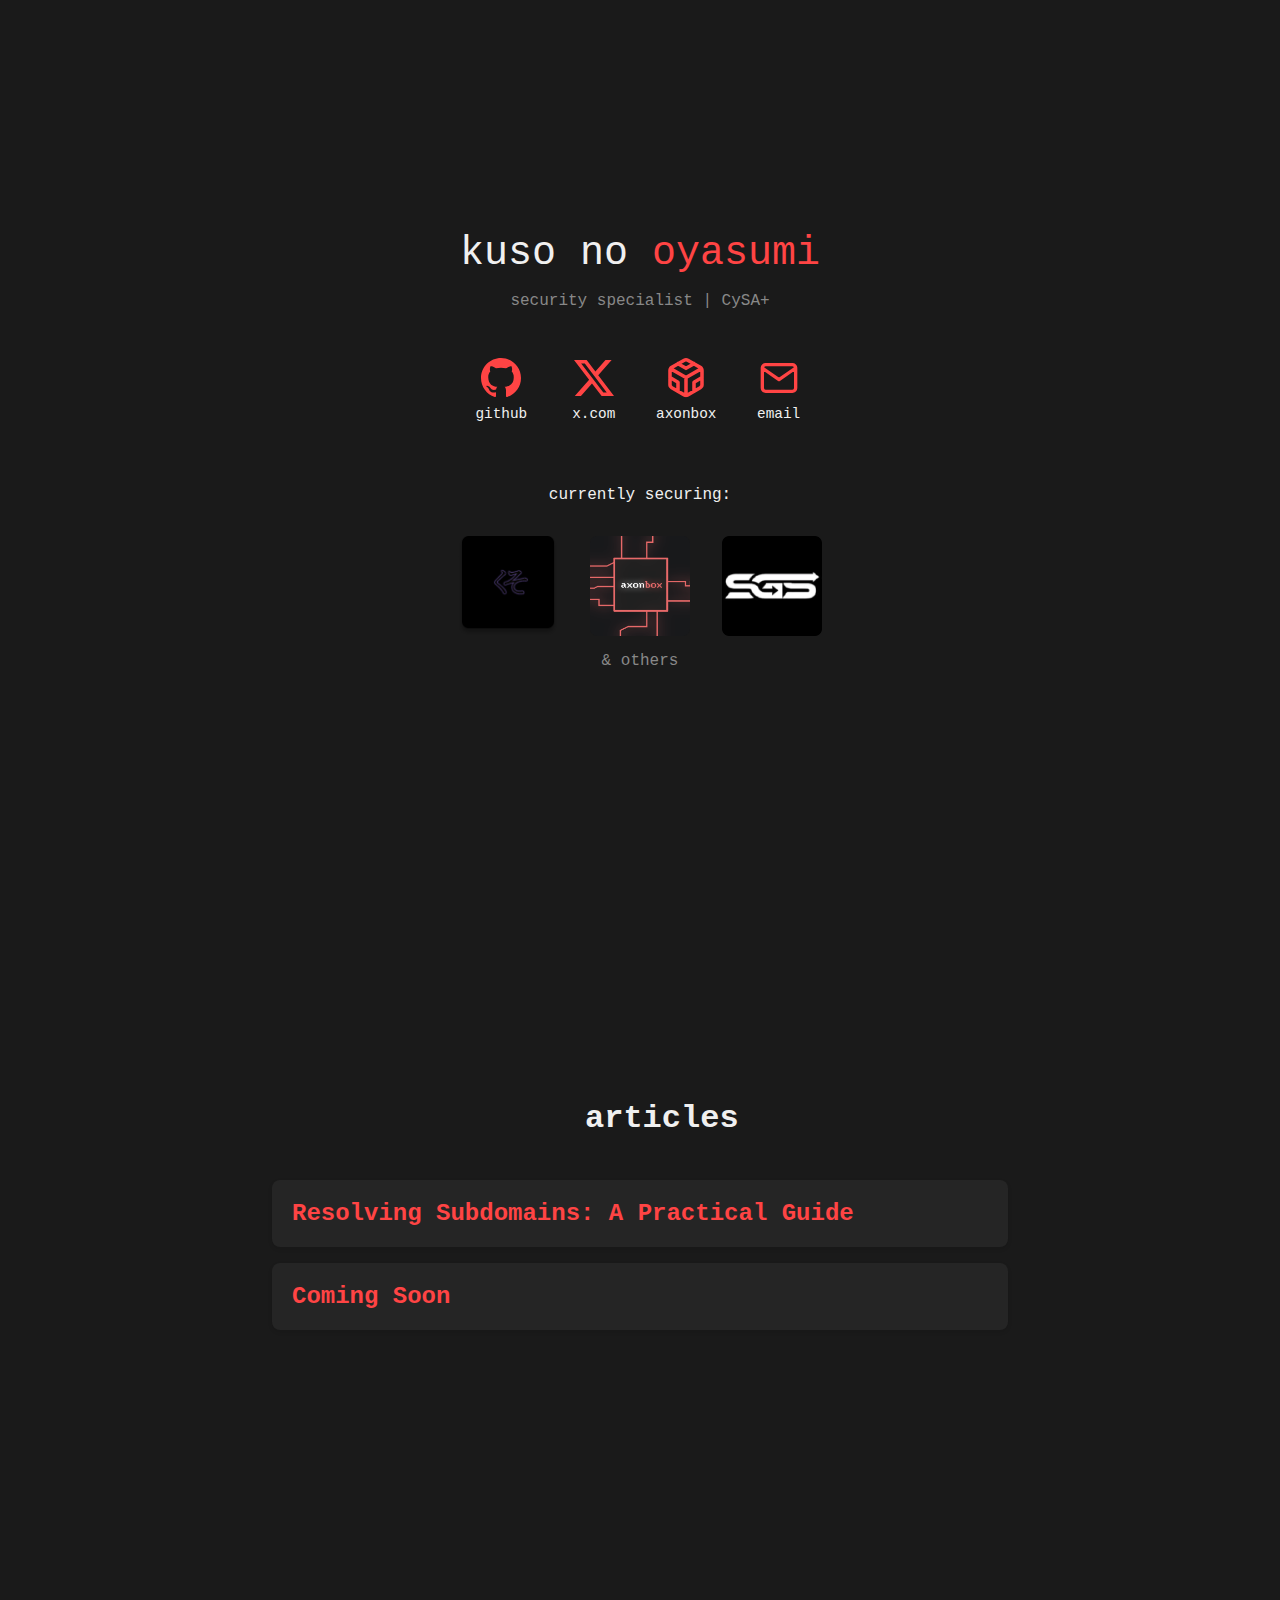
==== index.html @ 92969c54 "change email" ====
<!--
potential todo :
  add smooth scroll to top of blog posts on click, done after resize
  fix overall sizing so long / many blogposts wont be an issue
  more styling
  ascii art + anim
  
-->

<!DOCTYPE html>
<html lang="en">
<head>
    <meta charset="UTF-8">
    <meta name="viewport" content="width=device-width, initial-scale=1.0">
    <link rel="stylesheet" href="/style.css">
    <title>Your Title Here</title>
</head>
<body>
    <section id="intro">
        <h1 id="title">kuso no <span class="highlight">oyasumi</span></h1>
        <p id="subtitle">security specialist | CySA+</p>

        <div id="social-links">
            <a href="https://github.com/kusonooyasumi" class="social-item" target="_blank">
                <svg class="social-icon" viewBox="0 0 24 24" fill="currentColor">
                    <path d="M12 0C5.374 0 0 5.373 0 12c0 5.302 3.438 9.8 8.207 11.387.599.111.793-.261.793-.577v-2.234c-3.338.726-4.033-1.416-4.033-1.416-.546-1.387-1.333-1.756-1.333-1.756-1.089-.745.083-.729.083-.729 1.205.084 1.839 1.237 1.839 1.237 1.07 1.834 2.807 1.304 3.492.997.107-.775.418-1.305.762-1.604-2.665-.305-5.467-1.334-5.467-5.931 0-1.311.469-2.381 1.236-3.221-.124-.303-.535-1.524.117-3.176 0 0 1.008-.322 3.301 1.23A11.509 11.509 0 0112 5.803c1.02.005 2.047.138 3.006.404 2.291-1.552 3.297-1.23 3.297-1.23.653 1.653.242 2.874.118 3.176.77.84 1.235 1.911 1.235 3.221 0 4.609-2.807 5.624-5.479 5.921.43.372.823 1.102.823 2.222v3.293c0 .319.192.694.801.576C20.566 21.797 24 17.3 24 12c0-6.627-5.373-12-12-12"></path>
                </svg>
                <span class="social-label">github</span>
            </a>
            <a href="https://x.com/kusonooyasumi" class="social-item" target="_blank">
                <svg class="social-icon" viewBox="0 0 24 24" fill="currentColor">
                    <path d="M18.901 1.153h3.68l-8.04 9.19L24 22.846h-7.406l-5.8-7.584-6.638 7.584H.474l8.6-9.83L0 1.154h7.594l5.243 6.932L18.901 1.153ZM17.61 20.644h2.039L6.486 3.24H4.298L17.61 20.644Z"></path>
                </svg>
                <span class="social-label">x.com</span>
            </a>
            <a href="https://axonbox.net" class="social-item" target="_blank">
                <svg class="social-icon" viewBox="0 0 40 45" fill="none" style="stroke: currentColor;">
                    <path d="M11 6.42L20 11.62L29 6.42M11 37.58V27.2L2 22M38 22L29 27.2V37.58M2.54 11.92L20 22.02L37.46 11.92M20 42.16V22M38 30V14C37.9993 13.2986 37.8141 12.6096 37.4631 12.0023C37.112 11.395 36.6075 10.8907 36 10.54L22 2.54C21.3919 2.18893 20.7021 2.0041 20 2.0041C19.2979 2.0041 18.6081 2.18893 18 2.54L4 10.54C3.39253 10.8907 2.88796 11.395 2.53692 12.0023C2.18589 12.6096 2.00072 13.2986 2 14V30C2.00072 30.7015 2.18589 31.3904 2.53692 31.9977C2.88796 32.605 3.39253 33.1093 4 33.46L18 41.46C18.6081 41.8111 19.2979 41.9959 20 41.9959C20.7021 41.9959 21.3919 41.8111 22 41.46L36 33.46C36.6075 33.1093 37.112 32.605 37.4631 31.9977C37.8141 31.3904 37.9993 30.7015 38 30Z" stroke-width="4" stroke-linecap="round" stroke-linejoin="round"/>
                </svg>
                <span class="social-label">axonbox</span>
            </a>
            <a href="mailto:oyasumi@hackerforhire.xyz" class="social-item">
                <svg class="social-icon" viewBox="0 0 48 48" fill="none" style="stroke: currentColor;">
                    <path d="M44 12C44 9.8 42.2 8 40 8H8C5.8 8 4 9.8 4 12M44 12V36C44 38.2 42.2 40 40 40H8C5.8 40 4 38.2 4 36V12M44 12L24 26L4 12" stroke-width="4" stroke-linecap="round" stroke-linejoin="round"/>
                </svg>
                <span class="social-label">email</span>
            </a>
        </div>

        <p id="currently">currently securing:</p>
        <div id="projects">
            <img src="/data/images/kusologo.png" class="project-img">
            <img src="/data/images/axonlogo.png" class="project-img">
            <img src="/data/images/sgslogo.png" class="project-img">
        </div>
        <p id="others">& others</p>
    </section>

    <main id="blog">
      <h1 id="blogtitle">articles</h1>
      <div class="blog-post" onclick="toggleExpand(this)">
          <h2>Resolving Subdomains: A Practical Guide</h2>
          <p>A lot of people are wasting time when it comes to finding out which subdomains are alive, I've seen and used a lot of different methods checking which subdomains are alive, most recently i was using Project Discovery's httpx to determine which subdomains have content, this method was effective but was not conducive to scripting and i felt it could be improved. The following following is a quick guide on effective subdomain resolution</p>
          <a href="/articles/A001.html" class="full-article" onclick="event.stopPropagation()">Full Article →</a>
      </div>
      <div class="blog-post" onclick="toggleExpand(this)">
          <h2>Coming Soon</h2>
          <p>In Progress:</p>
      </div>
  </main>

  <script>
      function toggleExpand(element) {
          const allPosts = document.querySelectorAll('.blog-post');
          allPosts.forEach(post => {
              if (post !== element && post.classList.contains('expanded')) {
                  post.classList.remove('expanded');
              }
          });
          element.classList.toggle('expanded');
      }
  </script>
</body>
</html>
---- style.css ----
:root {
  --bg: #1a1a1a;
  --front: #f0f0f0;
  --accent: #ff4444;
}

* {
  margin: 0;
  padding: 0;
  box-sizing: border-box;
}

@import url('https://fonts.googleapis.com/css2?family=JetBrains+Mono&display=swap');


html {
  background-color: var( --bg );
  color: var( --front );
  overflow-x: hidden;
  overflow-y: scroll;
  position: absolute;
  height: 200%;
  width: 100%;
  padding: 0;
  margin: 0;
  left: 0;
  top: 0;
}

body {
  background-color: var(--bg);
  color: var(--front);
  font-family: 'Mono', monospace;
  min-height: 100vh;
}

/* Intro Section */
#intro {
  height: 100vh;
  display: flex;
  flex-direction: column;
  justify-content: center;
  align-items: center;
  text-align: center;
  padding: 2rem;
}

#title {
  font-size: 2.5rem;
  margin-bottom: 1rem;
  font-weight: normal;
}

#subtitle {
  font-size: 1rem;
  color: #888;
  margin-bottom: 3rem;
}

#social-links {
  display: grid;
  grid-template-columns: repeat(4, 1fr);
  gap: 2rem;
  margin-bottom: 4rem;
}

.social-item {
  display: flex;
  flex-direction: column;
  align-items: center;
  color: var(--accent);
  text-decoration: none;
  transition: opacity 0.2s ease;
}

.social-item:hover {
  opacity: 0.7;
}

.social-icon {
  width: 40px;
  height: 40px;
  margin-bottom: 0.5rem;
}

.social-label {
  font-size: 0.9rem;
  color: var(--front);
}

#currently {
  text-align: center;
  margin-bottom: 2rem;
}

#projects {
  display: flex;
  gap: 2rem;
  justify-content: center;
  margin-bottom: 1rem;
}

.project-img {
  width: 100px;
  height: 100px;
  object-fit: contain;
}

.highlight {
  color: #ff4444;
}

#others {
  color: #888;
}

/* Blog Section */
#blog {
  max-width: 800px;
  margin: 0 auto;
  padding: 4rem 1rem;
}

#blogtitle {
  position: absolute;
  left: 585px; /* Adjust these values as needed */
  top: 1100px;
}

/* Blog post container styles */
.blog-post {
  background: rgba(255, 255, 255, 0.05);
  border-radius: 8px;
  box-shadow: 0 2px 4px rgba(0, 0, 0, 0.1);
  margin: 16px;
  padding: 20px;
  cursor: pointer;
  transition: all 0.3s ease;
  position: relative;  /* Kept for link positioning */
  top: 200px;
}

/* Hover effect for blog posts */
.blog-post:hover {
  transform: translateY(-2px);
  box-shadow: 0 4px 8px rgba(0, 0, 0, 0.15);
}

/* Blog post title styles */
.blog-post h2 {
  margin: 0;
  color: #ff4444;
  font-size: 1.5rem;
}

/* Blog post paragraph styles */
.blog-post p {
  max-height: 0;
  overflow: hidden;
  transition: all 0.3s ease;
  margin: 0;
  position: relative;
}

/* Expanded state styles */
.blog-post.expanded p {
  max-height: 500px;
  margin-top: 30px;
  margin-bottom: 30px; /* Keep space for link */
}

/* Full article link styles */
.full-article {
  position: absolute;
  bottom: 20px;
  right: 20px;
  color: #888;
  text-decoration: none;
  font-size: 0.9rem;
  opacity: 0;
  transition: opacity 0.3s ease;
}

.full-article:hover {
  text-decoration: underline;
}

/* Show link only when post is expanded */
.blog-post.expanded .full-article {
  opacity: 1;
}

#tagline {
  position: fixed;
  bottom: 0;
  width: 100%;
  text-align: center;
  padding: 1rem;
  background-color: rgba(26, 26, 26, 0.8);
  backdrop-filter: blur(8px);
  -webkit-backdrop-filter: blur(8px);
}

#tagline a {
  color: var(--front);
  text-decoration: none;
  transition: color 0.2s ease;
}

#tagline a:hover {
  color: var(--accent);
}

/* Focus styles for accessibility */
a:focus {
  outline: 2px solid var(--accent);
}

/* Responsive adjustments */
@media (max-width: 600px) {
  #social-links {
    gap: 1rem;
  }

  #projects {
    gap: 1rem;
  }

  .project-img {
    width: 80px;
    height: 80px;
  }
}
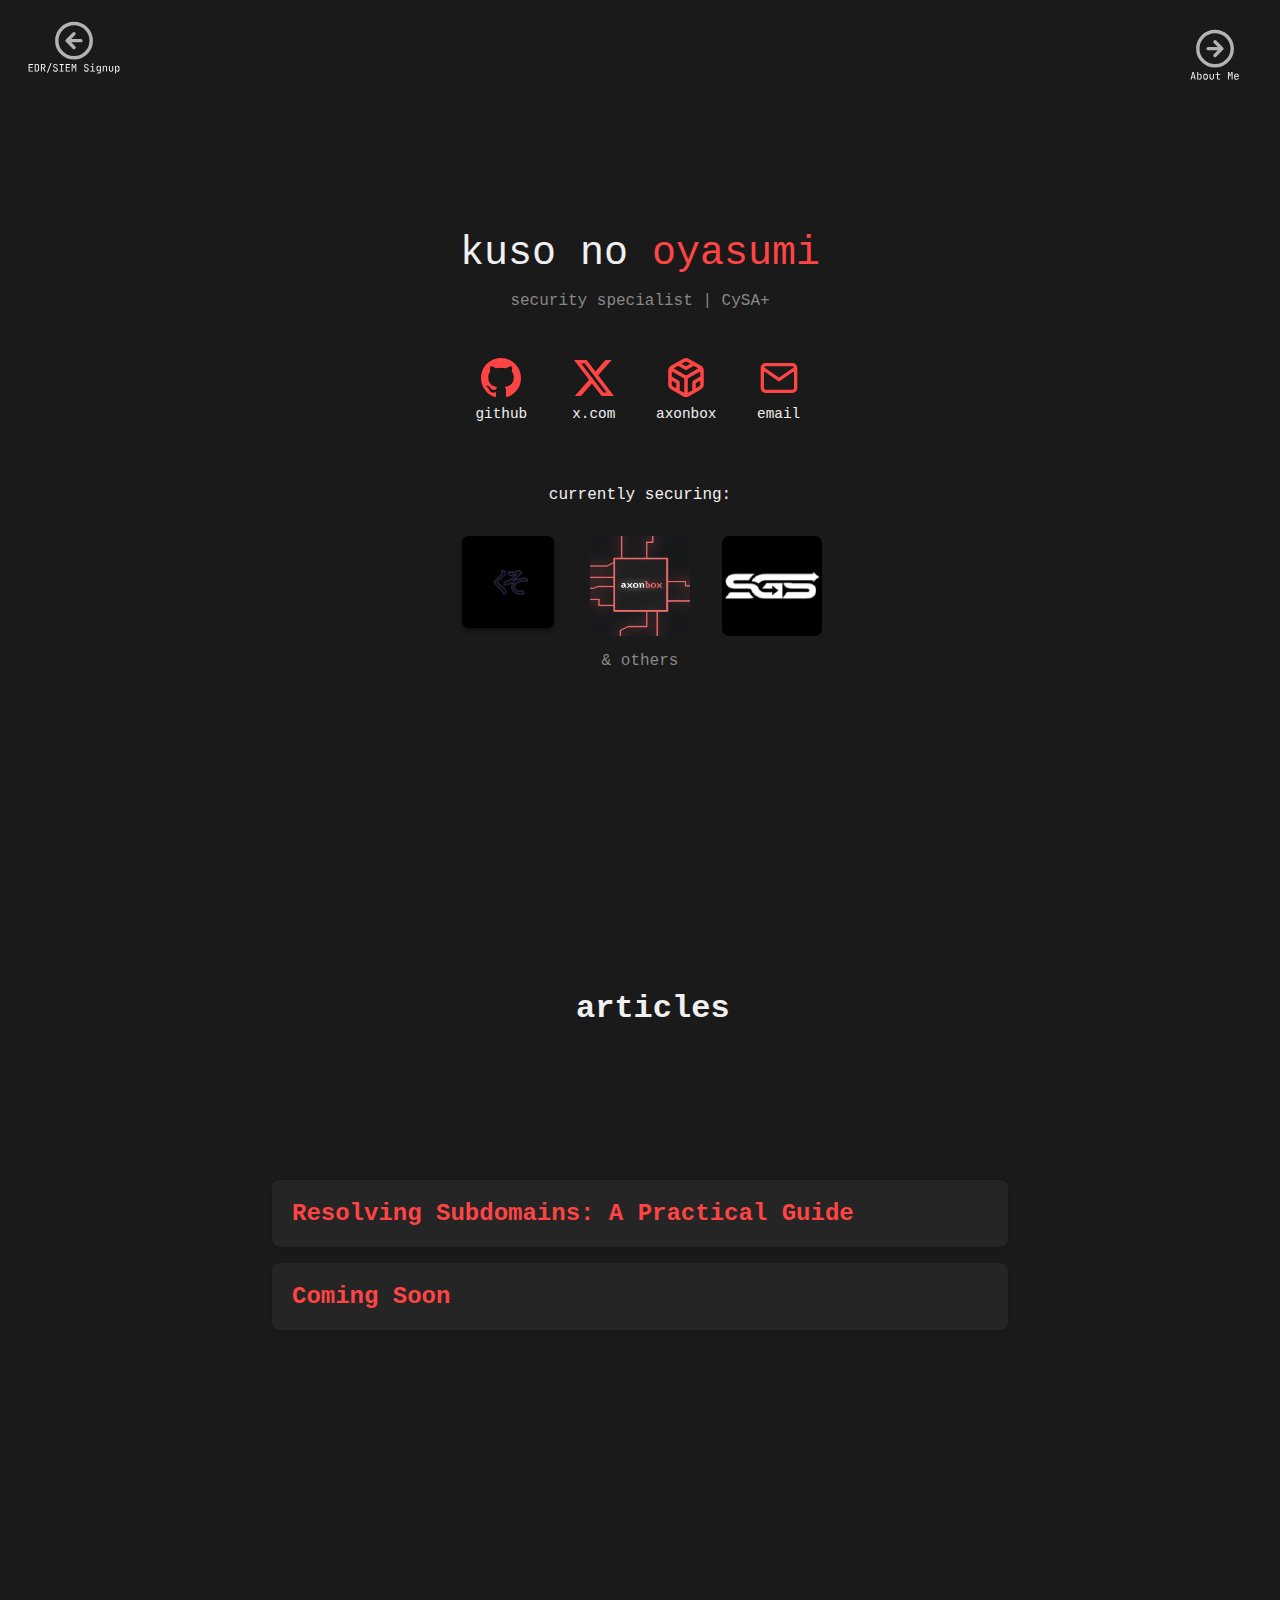
==== commit 954e4193: "add SIEM and about me" ====
--- a/index.html
+++ b/index.html
@@ -12,11 +12,24 @@
 <head>
     <meta charset="UTF-8">
     <meta name="viewport" content="width=device-width, initial-scale=1.0">
-    <link rel="stylesheet" href="/style.css">
+    <link rel="stylesheet" href="styles.css">
     <title>Your Title Here</title>
 </head>
 <body>
     <section id="intro">
+        <a href="/siem.html" class="back-button">
+            <svg width="108" height="55" viewBox="0 0 108 64" fill="none" xmlns="http://www.w3.org/2000/svg">
+                <path d="M54 16L46 24M46 24L54 32M46 24H62M74 24C74 35.0457 65.0457 44 54 44C42.9543 44 34 35.0457 34 24C34 12.9543 42.9543 4 54 4C65.0457 4 74 12.9543 74 24Z" stroke="#B3B3B3" stroke-width="4" stroke-linecap="round" stroke-linejoin="round"/>
+                <path d="M1.2 60V51.24H6.24V52.224H2.268V54.936H5.82V55.908H2.268V59.016H6.24V60H1.2ZM8.29931 60V51.24H10.5673C11.1353 51.24 11.6233 51.348 12.0313 51.564C12.4473 51.78 12.7673 52.084 12.9913 52.476C13.2233 52.868 13.3393 53.332 13.3393 53.868V57.36C13.3393 57.896 13.2233 58.364 12.9913 58.764C12.7673 59.156 12.4473 59.46 12.0313 59.676C11.6233 59.892 11.1353 60 10.5673 60H8.29931ZM9.37931 59.04H10.5673C11.0953 59.04 11.5073 58.892 11.8033 58.596C12.1073 58.3 12.2593 57.888 12.2593 57.36V53.868C12.2593 53.348 12.1073 52.94 11.8033 52.644C11.5073 52.348 11.0953 52.2 10.5673 52.2H9.37931V59.04ZM15.4946 60V51.24H18.2066C18.7266 51.24 19.1826 51.348 19.5746 51.564C19.9666 51.772 20.2706 52.064 20.4866 52.44C20.7026 52.816 20.8106 53.256 20.8106 53.76C20.8106 54.352 20.6546 54.86 20.3426 55.284C20.0386 55.708 19.6226 56 19.0946 56.16L20.9306 60H19.6586L17.9786 56.28H16.5746V60H15.4946ZM16.5746 55.308H18.2066C18.6546 55.308 19.0146 55.168 19.2866 54.888C19.5586 54.6 19.6946 54.224 19.6946 53.76C19.6946 53.288 19.5586 52.912 19.2866 52.632C19.0146 52.352 18.6546 52.212 18.2066 52.212H16.5746V55.308ZM22.4859 61.32L26.7459 50.04H27.8859L23.6259 61.32H22.4859ZM32.4293 60.12C31.8533 60.12 31.3573 60.024 30.9413 59.832C30.5333 59.64 30.2173 59.364 29.9933 59.004C29.7693 58.644 29.6533 58.216 29.6453 57.72H30.7253C30.7253 58.16 30.8733 58.508 31.1693 58.764C31.4733 59.02 31.8933 59.148 32.4293 59.148C32.9333 59.148 33.3253 59.024 33.6053 58.776C33.8933 58.528 34.0373 58.184 34.0373 57.744C34.0373 57.392 33.9413 57.084 33.7493 56.82C33.5653 56.556 33.2973 56.372 32.9453 56.268L31.7573 55.896C31.1573 55.712 30.6933 55.404 30.3652 54.972C30.0453 54.54 29.8853 54.032 29.8853 53.448C29.8853 52.976 29.9893 52.568 30.1973 52.224C30.4133 51.872 30.7133 51.6 31.0973 51.408C31.4813 51.208 31.9333 51.108 32.4533 51.108C33.2213 51.108 33.8373 51.324 34.3013 51.756C34.7653 52.18 35.0013 52.748 35.0093 53.46H33.9293C33.9293 53.028 33.7973 52.692 33.5333 52.452C33.2773 52.204 32.9133 52.08 32.4413 52.08C31.9773 52.08 31.6133 52.192 31.3493 52.416C31.0933 52.64 30.9653 52.952 30.9653 53.352C30.9653 53.712 31.0613 54.024 31.2533 54.288C31.4453 54.552 31.7213 54.74 32.0813 54.852L33.2813 55.236C33.8653 55.42 34.3173 55.732 34.6373 56.172C34.9573 56.612 35.1172 57.128 35.1172 57.72C35.1172 58.2 35.0052 58.62 34.7812 58.98C34.5573 59.34 34.2413 59.62 33.8333 59.82C33.4333 60.02 32.9653 60.12 32.4293 60.12ZM37.2366 60V59.016H39.0246V52.224H37.2366V51.24H41.9166V52.224H40.1286V59.016H41.9166V60H37.2366ZM44.3719 60V51.24H49.4119V52.224H45.4399V54.936H48.9919V55.908H45.4399V59.016H49.4119V60H44.3719ZM51.2792 60V51.24H52.6952L53.6072 54.072C53.6952 54.328 53.7752 54.584 53.8472 54.84C53.9192 55.088 53.9712 55.28 54.0032 55.416C54.0432 55.28 54.0952 55.088 54.1592 54.84C54.2232 54.584 54.2952 54.324 54.3752 54.06L55.2392 51.24H56.6552V60H55.5992V56.82C55.5992 56.468 55.6112 56.068 55.6352 55.62C55.6592 55.172 55.6912 54.716 55.7312 54.252C55.7712 53.78 55.8112 53.332 55.8512 52.908C55.8992 52.476 55.9392 52.1 55.9712 51.78L54.5552 56.16H53.4152L51.9872 51.78C52.0272 52.092 52.0672 52.456 52.1072 52.872C52.1472 53.28 52.1832 53.716 52.2152 54.18C52.2472 54.636 52.2752 55.092 52.2992 55.548C52.3232 56.004 52.3352 56.428 52.3352 56.82V60H51.2792ZM68.4058 60.12C67.8298 60.12 67.3338 60.024 66.9178 59.832C66.5098 59.64 66.1938 59.364 65.9698 59.004C65.7458 58.644 65.6298 58.216 65.6218 57.72H66.7018C66.7018 58.16 66.8498 58.508 67.1458 58.764C67.4498 59.02 67.8698 59.148 68.4058 59.148C68.9098 59.148 69.3018 59.024 69.5818 58.776C69.8698 58.528 70.0138 58.184 70.0138 57.744C70.0138 57.392 69.9178 57.084 69.7258 56.82C69.5418 56.556 69.2738 56.372 68.9218 56.268L67.7338 55.896C67.1338 55.712 66.6698 55.404 66.3418 54.972C66.0218 54.54 65.8618 54.032 65.8618 53.448C65.8618 52.976 65.9658 52.568 66.1738 52.224C66.3898 51.872 66.6898 51.6 67.0738 51.408C67.4578 51.208 67.9098 51.108 68.4298 51.108C69.1978 51.108 69.8138 51.324 70.2778 51.756C70.7418 52.18 70.9778 52.748 70.9858 53.46H69.9058C69.9058 53.028 69.7738 52.692 69.5098 52.452C69.2538 52.204 68.8898 52.08 68.4178 52.08C67.9538 52.08 67.5898 52.192 67.3258 52.416C67.0698 52.64 66.9418 52.952 66.9418 53.352C66.9418 53.712 67.0378 54.024 67.2298 54.288C67.4218 54.552 67.6978 54.74 68.0578 54.852L69.2578 55.236C69.8418 55.42 70.2938 55.732 70.6138 56.172C70.9338 56.612 71.0938 57.128 71.0938 57.72C71.0938 58.2 70.9818 58.62 70.7578 58.98C70.5338 59.34 70.2178 59.62 69.8098 59.82C69.4098 60.02 68.9418 60.12 68.4058 60.12ZM72.9731 60V59.016H75.3131V54.384H73.2731V53.4H76.3931V59.016H78.6131V60H72.9731ZM75.7331 52.212C75.4691 52.212 75.2611 52.144 75.1091 52.008C74.9571 51.872 74.8811 51.688 74.8811 51.456C74.8811 51.216 74.9571 51.028 75.1091 50.892C75.2611 50.748 75.4691 50.676 75.7331 50.676C75.9971 50.676 76.2051 50.748 76.3571 50.892C76.5091 51.028 76.5851 51.216 76.5851 51.456C76.5851 51.688 76.5091 51.872 76.3571 52.008C76.2051 52.144 75.9971 52.212 75.7331 52.212ZM81.0804 62.16V61.176H83.1804C83.5164 61.176 83.7604 61.1 83.9124 60.948C84.0724 60.796 84.1524 60.56 84.1524 60.24V59.4L84.1764 58.2H83.9604L84.1644 58.02C84.1644 58.5 84.0044 58.88 83.6844 59.16C83.3644 59.44 82.9364 59.58 82.4004 59.58C81.7204 59.58 81.1844 59.36 80.7924 58.92C80.4004 58.472 80.2044 57.872 80.2044 57.12V55.728C80.2044 54.976 80.4004 54.38 80.7924 53.94C81.1844 53.5 81.7204 53.28 82.4004 53.28C82.9364 53.28 83.3644 53.42 83.6844 53.7C84.0044 53.98 84.1644 54.36 84.1644 54.84L83.9604 54.66H84.1644V53.4H85.2324V60.24C85.2324 60.832 85.0484 61.3 84.6804 61.644C84.3204 61.988 83.8164 62.16 83.1684 62.16H81.0804ZM82.7244 58.644C83.1724 58.644 83.5244 58.504 83.7804 58.224C84.0364 57.944 84.1644 57.556 84.1644 57.06V55.8C84.1644 55.304 84.0364 54.916 83.7804 54.636C83.5244 54.356 83.1724 54.216 82.7244 54.216C82.2684 54.216 81.9124 54.352 81.6564 54.624C81.4084 54.896 81.2844 55.288 81.2844 55.8V57.06C81.2844 57.572 81.4084 57.964 81.6564 58.236C81.9124 58.508 82.2684 58.644 82.7244 58.644ZM87.4478 60V53.4H88.5278V54.66H88.7558L88.5278 54.912C88.5278 54.392 88.6838 53.992 88.9958 53.712C89.3078 53.424 89.7398 53.28 90.2918 53.28C90.9558 53.28 91.4838 53.484 91.8758 53.892C92.2678 54.3 92.4638 54.856 92.4638 55.56V60H91.3838V55.68C91.3838 55.208 91.2558 54.848 90.9998 54.6C90.7518 54.344 90.4118 54.216 89.9798 54.216C89.5318 54.216 89.1758 54.352 88.9118 54.624C88.6558 54.896 88.5278 55.288 88.5278 55.8V60H87.4478ZM97.1271 60.12C96.3671 60.12 95.7591 59.896 95.3031 59.448C94.8471 58.992 94.6191 58.376 94.6191 57.6V53.4H95.6991V57.6C95.6991 58.096 95.8271 58.484 96.0831 58.764C96.3391 59.036 96.6871 59.172 97.1271 59.172C97.5751 59.172 97.9271 59.036 98.1831 58.764C98.4471 58.484 98.5791 58.096 98.5791 57.6V53.4H99.6591V57.6C99.6591 58.376 99.4271 58.992 98.9631 59.448C98.4991 59.896 97.8871 60.12 97.1271 60.12ZM101.838 62.16V53.4H102.918V54.66H103.134L102.918 54.912C102.918 54.408 103.082 54.012 103.41 53.724C103.746 53.428 104.186 53.28 104.73 53.28C105.394 53.28 105.922 53.5 106.314 53.94C106.714 54.372 106.914 54.968 106.914 55.728V57.66C106.914 58.164 106.822 58.6 106.638 58.968C106.462 59.336 106.21 59.62 105.882 59.82C105.562 60.02 105.178 60.12 104.73 60.12C104.194 60.12 103.758 59.972 103.422 59.676C103.086 59.38 102.918 58.984 102.918 58.488L103.134 58.74H102.894L102.918 60.24V62.16H101.838ZM104.37 59.184C104.826 59.184 105.182 59.048 105.438 58.776C105.702 58.504 105.834 58.112 105.834 57.6V55.8C105.834 55.288 105.702 54.896 105.438 54.624C105.182 54.352 104.826 54.216 104.37 54.216C103.93 54.216 103.578 54.356 103.314 54.636C103.05 54.916 102.918 55.304 102.918 55.8V57.6C102.918 58.096 103.05 58.484 103.314 58.764C103.578 59.044 103.93 59.184 104.37 59.184Z" fill="white"/>
+                </svg>                
+        </a>
+        <a href="/aboutme.html" class="download-cv">
+            <svg width="58" height="55" viewBox="0 0 58 64" fill="none" xmlns="http://www.w3.org/2000/svg">
+                <path d="M29 32L37 24M37 24L29 16M37 24H21M49 24C49 35.0457 40.0457 44 29 44C17.9543 44 9 35.0457 9 24C9 12.9543 17.9543 4 29 4C40.0457 4 49 12.9543 49 24Z" stroke="#B3B3B3" stroke-width="4" stroke-linecap="round" stroke-linejoin="round"/>
+                <path d="M0.6 60L2.88 51.24H4.332L6.6 60H5.508L4.932 57.672H2.28L1.704 60H0.6ZM2.496 56.76H4.704L4.032 54.06C3.904 53.548 3.804 53.12 3.732 52.776C3.66 52.432 3.616 52.208 3.6 52.104C3.584 52.208 3.54 52.432 3.468 52.776C3.396 53.12 3.296 53.544 3.168 54.048L2.496 56.76ZM11.1793 60.12C10.6353 60.12 10.1993 59.976 9.87131 59.688C9.54331 59.392 9.37931 58.992 9.37931 58.488L9.59531 58.74H9.37931V60H8.29931V51.24H9.37931V53.16L9.35531 54.66H9.59531L9.37931 54.912C9.37931 54.416 9.54331 54.02 9.87131 53.724C10.2073 53.428 10.6433 53.28 11.1793 53.28C11.8433 53.28 12.3753 53.5 12.7753 53.94C13.1753 54.38 13.3753 54.98 13.3753 55.74V57.672C13.3753 58.424 13.1753 59.02 12.7753 59.46C12.3753 59.9 11.8433 60.12 11.1793 60.12ZM10.8193 59.184C11.2753 59.184 11.6353 59.048 11.8993 58.776C12.1633 58.504 12.2953 58.112 12.2953 57.6V55.8C12.2953 55.288 12.1633 54.896 11.8993 54.624C11.6353 54.352 11.2753 54.216 10.8193 54.216C10.3793 54.216 10.0273 54.356 9.76331 54.636C9.50731 54.916 9.37931 55.304 9.37931 55.8V57.6C9.37931 58.096 9.50731 58.484 9.76331 58.764C10.0273 59.044 10.3793 59.184 10.8193 59.184ZM17.9906 60.096C17.4626 60.096 17.0066 59.996 16.6226 59.796C16.2386 59.596 15.9386 59.308 15.7226 58.932C15.5146 58.548 15.4106 58.096 15.4106 57.576V55.824C15.4106 55.296 15.5146 54.844 15.7226 54.468C15.9386 54.092 16.2386 53.804 16.6226 53.604C17.0066 53.404 17.4626 53.304 17.9906 53.304C18.5186 53.304 18.9746 53.404 19.3586 53.604C19.7426 53.804 20.0386 54.092 20.2466 54.468C20.4626 54.844 20.5706 55.292 20.5706 55.812V57.576C20.5706 58.096 20.4626 58.548 20.2466 58.932C20.0386 59.308 19.7426 59.596 19.3586 59.796C18.9746 59.996 18.5186 60.096 17.9906 60.096ZM17.9906 59.136C18.4626 59.136 18.8306 59.004 19.0946 58.74C19.3586 58.476 19.4906 58.088 19.4906 57.576V55.824C19.4906 55.312 19.3586 54.924 19.0946 54.66C18.8306 54.396 18.4626 54.264 17.9906 54.264C17.5266 54.264 17.1586 54.396 16.8866 54.66C16.6226 54.924 16.4906 55.312 16.4906 55.824V57.576C16.4906 58.088 16.6226 58.476 16.8866 58.74C17.1586 59.004 17.5266 59.136 17.9906 59.136ZM25.1739 60.12C24.4139 60.12 23.8059 59.896 23.3499 59.448C22.8939 58.992 22.6659 58.376 22.6659 57.6V53.4H23.7459V57.6C23.7459 58.096 23.8739 58.484 24.1299 58.764C24.3859 59.036 24.7339 59.172 25.1739 59.172C25.6219 59.172 25.9739 59.036 26.2299 58.764C26.4939 58.484 26.6259 58.096 26.6259 57.6V53.4H27.7059V57.6C27.7059 58.376 27.4739 58.992 27.0099 59.448C26.5459 59.896 25.9339 60.12 25.1739 60.12ZM33.1013 60C32.5333 60 32.0893 59.848 31.7693 59.544C31.4573 59.24 31.3013 58.812 31.3013 58.26V54.384H29.4413V53.4H31.3013V51.54H32.3813V53.4H35.0213V54.384H32.3813V58.26C32.3813 58.764 32.6213 59.016 33.1013 59.016H34.9013V60H33.1013ZM44.0839 60V51.24H45.4999L46.4119 54.072C46.4999 54.328 46.5799 54.584 46.6519 54.84C46.7239 55.088 46.7759 55.28 46.8079 55.416C46.8479 55.28 46.8999 55.088 46.9639 54.84C47.0279 54.584 47.0999 54.324 47.1799 54.06L48.0439 51.24H49.4599V60H48.4039V56.82C48.4039 56.468 48.4159 56.068 48.4399 55.62C48.4639 55.172 48.4959 54.716 48.5359 54.252C48.5759 53.78 48.6159 53.332 48.6559 52.908C48.7039 52.476 48.7439 52.1 48.7759 51.78L47.3599 56.16H46.2199L44.7919 51.78C44.8319 52.092 44.8719 52.456 44.9119 52.872C44.9519 53.28 44.9879 53.716 45.0199 54.18C45.0519 54.636 45.0799 55.092 45.1039 55.548C45.1279 56.004 45.1399 56.428 45.1399 56.82V60H44.0839ZM53.9672 60.12C53.4472 60.12 52.9912 60.016 52.5992 59.808C52.2152 59.6 51.9152 59.308 51.6992 58.932C51.4912 58.548 51.3872 58.104 51.3872 57.6V55.8C51.3872 55.288 51.4912 54.844 51.6992 54.468C51.9152 54.092 52.2152 53.8 52.5992 53.592C52.9912 53.384 53.4472 53.28 53.9672 53.28C54.4872 53.28 54.9392 53.384 55.3232 53.592C55.7152 53.8 56.0152 54.092 56.2232 54.468C56.4392 54.844 56.5472 55.288 56.5472 55.8V56.964H52.4432V57.6C52.4432 58.12 52.5752 58.52 52.8392 58.8C53.1032 59.072 53.4792 59.208 53.9672 59.208C54.3832 59.208 54.7192 59.136 54.9752 58.992C55.2312 58.84 55.3872 58.616 55.4432 58.32H56.5232C56.4512 58.872 56.1792 59.312 55.7072 59.64C55.2432 59.96 54.6632 60.12 53.9672 60.12ZM55.4912 56.244V55.8C55.4912 55.28 55.3592 54.88 55.0952 54.6C54.8392 54.32 54.4632 54.18 53.9672 54.18C53.4792 54.18 53.1032 54.32 52.8392 54.6C52.5752 54.88 52.4432 55.28 52.4432 55.8V56.148H55.5752L55.4912 56.244Z" fill="white"/>
+                </svg>                
+        </a>
+
         <h1 id="title">kuso no <span class="highlight">oyasumi</span></h1>
         <p id="subtitle">security specialist | CySA+</p>
 
@@ -39,7 +52,7 @@
                 </svg>
                 <span class="social-label">axonbox</span>
             </a>
-            <a href="mailto:oyasumi@hackerforhire.xyz" class="social-item">
+            <a href="mailto:kusonooyasumi@protonmail.com" class="social-item">
                 <svg class="social-icon" viewBox="0 0 48 48" fill="none" style="stroke: currentColor;">
                     <path d="M44 12C44 9.8 42.2 8 40 8H8C5.8 8 4 9.8 4 12M44 12V36C44 38.2 42.2 40 40 40H8C5.8 40 4 38.2 4 36V12M44 12L24 26L4 12" stroke-width="4" stroke-linecap="round" stroke-linejoin="round"/>
                 </svg>
@@ -81,4 +94,4 @@
       }
   </script>
 </body>
-</html>
+</html>--- a/styles.css
+++ b/styles.css
@@ -0,0 +1,278 @@
+:root {
+    --bg: #1a1a1a;
+    --front: #f0f0f0;
+    --accent: #ff4444;
+  }
+  
+  /* Global Styles */
+  * {
+    margin: 0;
+    padding: 0;
+    box-sizing: border-box;
+  }
+  
+  @import url('https://fonts.googleapis.com/css2?family=JetBrains+Mono&display=swap');
+  
+  html {
+    background-color: var(--bg);
+    color: var(--front);
+    overflow-x: hidden;
+    overflow-y: scroll;
+    position: absolute;
+    height: 200%;
+    width: 100%;
+  }
+  
+  body {
+    background-color: var(--bg);
+    color: var(--front);
+    font-family: 'JetBrains Mono', monospace;
+    min-height: 100vh;
+  }
+  
+  /* Navigation Styles */
+  .back-button {
+    position: fixed;
+    top: 20px;
+    left: 20px;
+    color: white;
+    text-decoration: none;
+    font-size: 1.5rem;
+    z-index: 100;
+  }
+  
+  .download-cv {
+    position: fixed;
+    top: 20px;
+    right: 20px;
+    background-color: #1a1a1a;
+    color: white;
+    text-decoration: none;
+    padding: 8px 16px;
+    border-radius: 5px;
+    font-size: 0.9rem;
+    z-index: 100;
+  }
+  
+  .nav-buttons {
+    display: flex;
+    justify-content: center;
+    gap: 1rem;
+    margin-top: 3rem;
+  }
+  
+  .nav-button {
+    background-color: #2a2a2a;
+    color: white;
+    border: none;
+    padding: 8px 16px;
+    border-radius: 5px;
+    font-family: 'JetBrains Mono', monospace;
+    cursor: pointer;
+    font-size: 0.9rem;
+    transition: background-color 0.3s ease;
+  }
+
+  .back-label {
+    font-size: 0.9rem;
+    color: var(--front);
+    position: relative;
+  }
+
+  .nav-button:hover {
+    background-color: #333;
+  }
+  
+  /* Intro Section */
+  #intro {
+    height: 100vh;
+    display: flex;
+    flex-direction: column;
+    justify-content: center;
+    align-items: center;
+    text-align: center;
+    padding: 2rem;
+  }
+  
+  #title {
+    font-size: 2.5rem;
+    margin-bottom: 1rem;
+    font-weight: normal;
+  }
+  
+  #subtitle {
+    font-size: 1rem;
+    color: #888;
+    margin-bottom: 3rem;
+  }
+  
+  /* Social Links */
+  #social-links {
+    display: grid;
+    grid-template-columns: repeat(4, 1fr);
+    gap: 2rem;
+    margin-bottom: 4rem;
+  }
+  
+  .social-item {
+    display: flex;
+    flex-direction: column;
+    align-items: center;
+    color: var(--accent);
+    text-decoration: none;
+    transition: opacity 0.2s ease;
+  }
+  
+  .social-item:hover {
+    opacity: 0.7;
+  }
+  
+  .social-icon {
+    width: 40px;
+    height: 40px;
+    margin-bottom: 0.5rem;
+  }
+  
+  .social-label {
+    font-size: 0.9rem;
+    color: var(--front);
+  }
+  
+  /* Projects Section */
+  #currently {
+    text-align: center;
+    margin-bottom: 2rem;
+  }
+  
+  #projects {
+    display: flex;
+    gap: 2rem;
+    justify-content: center;
+    margin-bottom: 1rem;
+  }
+  
+  .project-img {
+    width: 100px;
+    height: 100px;
+    object-fit: contain;
+  }
+  
+  .highlight {
+    color: #ff4444;
+  }
+  
+  #others {
+    color: #888;
+  }
+  
+  /* Blog Section */
+  #blog {
+    max-width: 800px;
+    margin: 0 auto;
+    padding: 4rem 1rem;
+  }
+  
+  #blogtitle {
+    position: absolute;
+    left: 45%;
+    top: 55%; /* Adjust as needed */
+  }
+  
+  /* Blog Post Styles */
+  .blog-post {
+    background: rgba(255, 255, 255, 0.05);
+    border-radius: 8px;
+    box-shadow: 0 2px 4px rgba(0, 0, 0, 0.1);
+    margin: 16px;
+    padding: 20px;
+    cursor: pointer;
+    transition: all 0.3s ease;
+    position: relative;
+    top: 200px;
+  }
+  
+  .blog-post:hover {
+    transform: translateY(-2px);
+    box-shadow: 0 4px 8px rgba(0, 0, 0, 0.15);
+  }
+  
+  .blog-post h2 {
+    margin: 0;
+    color: #ff4444;
+    font-size: 1.5rem;
+  }
+  
+  .blog-post p {
+    max-height: 0;
+    overflow: hidden;
+    transition: all 0.3s ease;
+    margin: 0;
+  }
+  
+  .blog-post.expanded p {
+    max-height: 500px;
+    margin-top: 30px;
+    margin-bottom: 30px;
+  }
+  
+  .full-article {
+    position: absolute;
+    bottom: 20px;
+    right: 20px;
+    color: #888;
+    text-decoration: none;
+    font-size: 0.9rem;
+    opacity: 0;
+    transition: opacity 0.3s ease;
+  }
+  
+  .full-article:hover {
+    text-decoration: underline;
+  }
+  
+  .blog-post.expanded .full-article {
+    opacity: 1;
+  }
+  
+  /* Tagline */
+  #tagline {
+    position: fixed;
+    bottom: 0;
+    width: 100%;
+    text-align: center;
+    padding: 1rem;
+    background-color: rgba(26, 26, 26, 0.8);
+    backdrop-filter: blur(8px);
+  }
+  
+  #tagline a {
+    color: var(--front);
+    text-decoration: none;
+    transition: color 0.2s ease;
+  }
+  
+  #tagline a:hover {
+    color: var(--accent);
+  }
+  
+  /* Accessibility */
+  a:focus {
+    outline: 2px solid var(--accent);
+  }
+  
+  /* Responsive Adjustments */
+  @media (max-width: 600px) {
+    #social-links {
+      gap: 1rem;
+    }
+  
+    #projects {
+      gap: 1rem;
+    }
+  
+    .project-img {
+      width: 80px;
+      height: 80px;
+    }
+  }
+  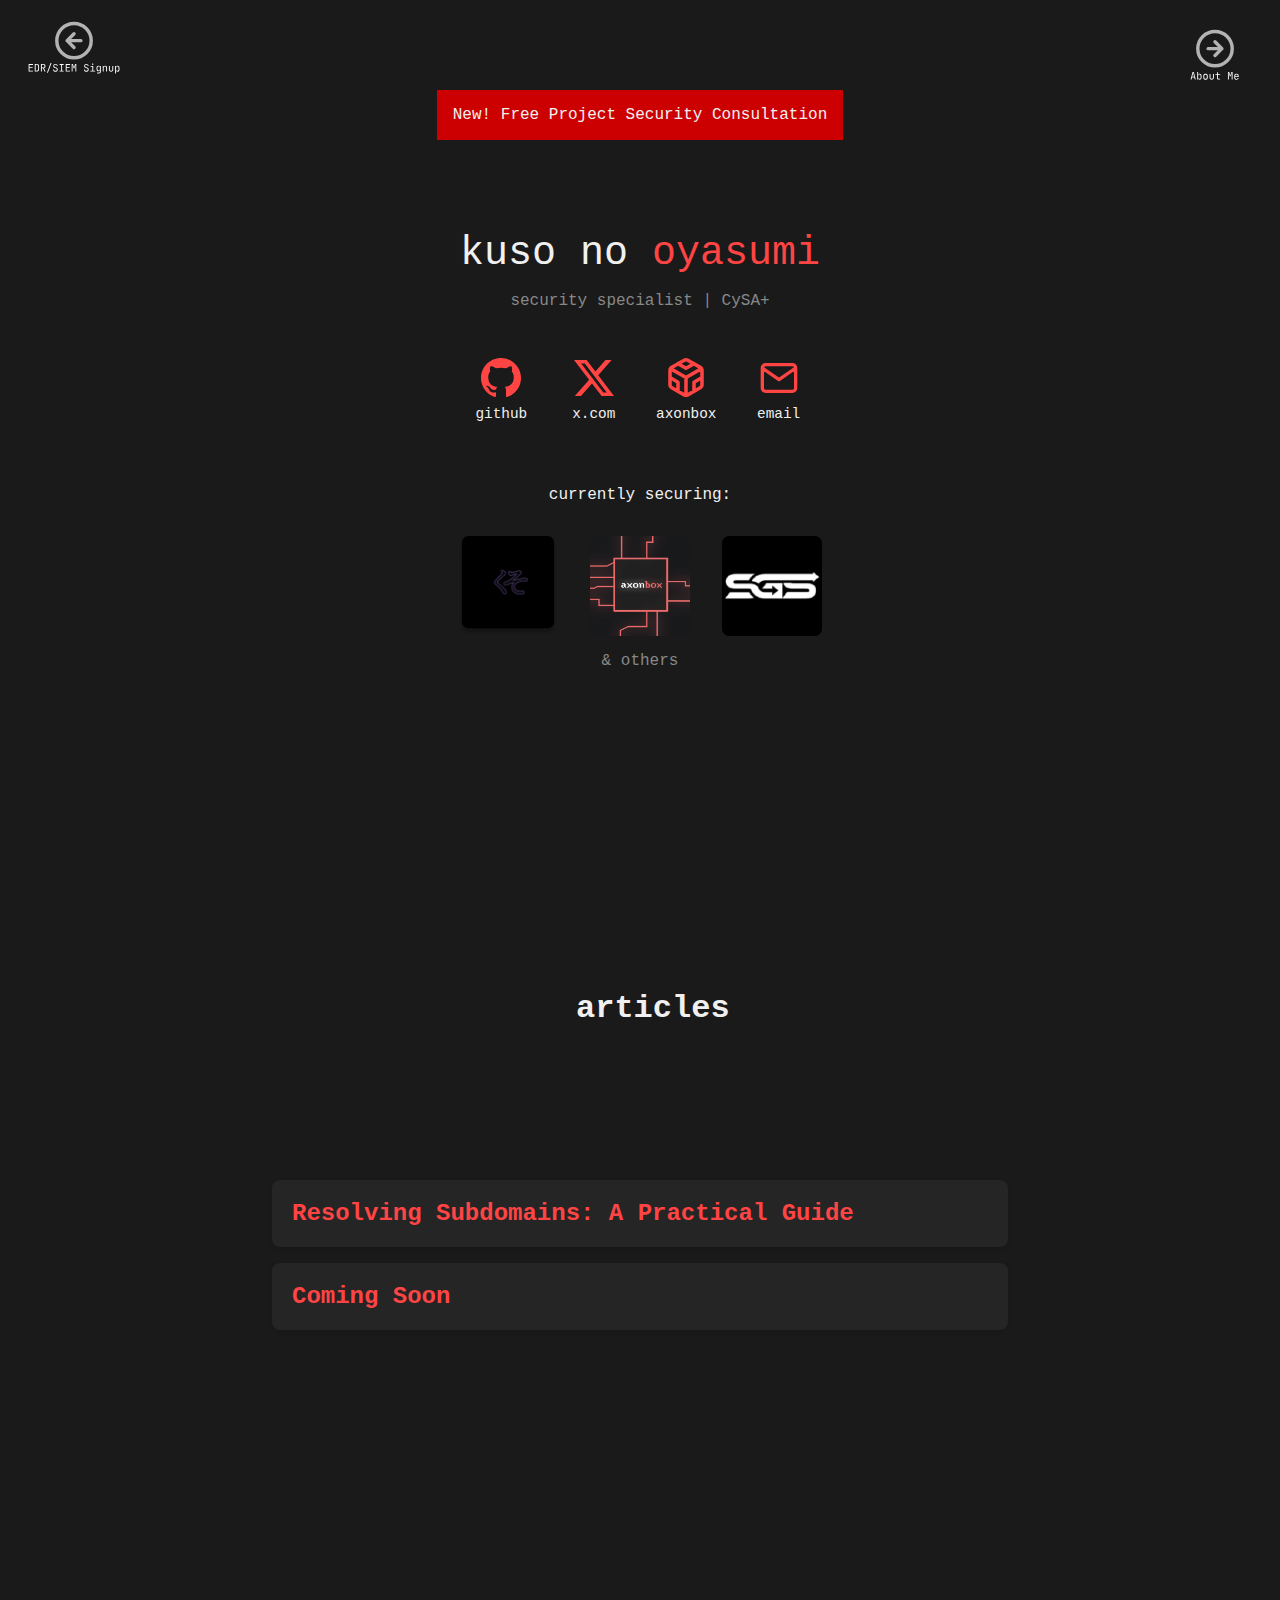
==== commit 4e8c41c3: "added button" ====
--- a/index.html
+++ b/index.html
@@ -13,7 +13,7 @@
     <meta charset="UTF-8">
     <meta name="viewport" content="width=device-width, initial-scale=1.0">
     <link rel="stylesheet" href="styles.css">
-    <title>Your Title Here</title>
+    <title>The best thing since sliced bread!</title>
 </head>
 <body>
     <section id="intro">
@@ -29,7 +29,7 @@
                 <path d="M0.6 60L2.88 51.24H4.332L6.6 60H5.508L4.932 57.672H2.28L1.704 60H0.6ZM2.496 56.76H4.704L4.032 54.06C3.904 53.548 3.804 53.12 3.732 52.776C3.66 52.432 3.616 52.208 3.6 52.104C3.584 52.208 3.54 52.432 3.468 52.776C3.396 53.12 3.296 53.544 3.168 54.048L2.496 56.76ZM11.1793 60.12C10.6353 60.12 10.1993 59.976 9.87131 59.688C9.54331 59.392 9.37931 58.992 9.37931 58.488L9.59531 58.74H9.37931V60H8.29931V51.24H9.37931V53.16L9.35531 54.66H9.59531L9.37931 54.912C9.37931 54.416 9.54331 54.02 9.87131 53.724C10.2073 53.428 10.6433 53.28 11.1793 53.28C11.8433 53.28 12.3753 53.5 12.7753 53.94C13.1753 54.38 13.3753 54.98 13.3753 55.74V57.672C13.3753 58.424 13.1753 59.02 12.7753 59.46C12.3753 59.9 11.8433 60.12 11.1793 60.12ZM10.8193 59.184C11.2753 59.184 11.6353 59.048 11.8993 58.776C12.1633 58.504 12.2953 58.112 12.2953 57.6V55.8C12.2953 55.288 12.1633 54.896 11.8993 54.624C11.6353 54.352 11.2753 54.216 10.8193 54.216C10.3793 54.216 10.0273 54.356 9.76331 54.636C9.50731 54.916 9.37931 55.304 9.37931 55.8V57.6C9.37931 58.096 9.50731 58.484 9.76331 58.764C10.0273 59.044 10.3793 59.184 10.8193 59.184ZM17.9906 60.096C17.4626 60.096 17.0066 59.996 16.6226 59.796C16.2386 59.596 15.9386 59.308 15.7226 58.932C15.5146 58.548 15.4106 58.096 15.4106 57.576V55.824C15.4106 55.296 15.5146 54.844 15.7226 54.468C15.9386 54.092 16.2386 53.804 16.6226 53.604C17.0066 53.404 17.4626 53.304 17.9906 53.304C18.5186 53.304 18.9746 53.404 19.3586 53.604C19.7426 53.804 20.0386 54.092 20.2466 54.468C20.4626 54.844 20.5706 55.292 20.5706 55.812V57.576C20.5706 58.096 20.4626 58.548 20.2466 58.932C20.0386 59.308 19.7426 59.596 19.3586 59.796C18.9746 59.996 18.5186 60.096 17.9906 60.096ZM17.9906 59.136C18.4626 59.136 18.8306 59.004 19.0946 58.74C19.3586 58.476 19.4906 58.088 19.4906 57.576V55.824C19.4906 55.312 19.3586 54.924 19.0946 54.66C18.8306 54.396 18.4626 54.264 17.9906 54.264C17.5266 54.264 17.1586 54.396 16.8866 54.66C16.6226 54.924 16.4906 55.312 16.4906 55.824V57.576C16.4906 58.088 16.6226 58.476 16.8866 58.74C17.1586 59.004 17.5266 59.136 17.9906 59.136ZM25.1739 60.12C24.4139 60.12 23.8059 59.896 23.3499 59.448C22.8939 58.992 22.6659 58.376 22.6659 57.6V53.4H23.7459V57.6C23.7459 58.096 23.8739 58.484 24.1299 58.764C24.3859 59.036 24.7339 59.172 25.1739 59.172C25.6219 59.172 25.9739 59.036 26.2299 58.764C26.4939 58.484 26.6259 58.096 26.6259 57.6V53.4H27.7059V57.6C27.7059 58.376 27.4739 58.992 27.0099 59.448C26.5459 59.896 25.9339 60.12 25.1739 60.12ZM33.1013 60C32.5333 60 32.0893 59.848 31.7693 59.544C31.4573 59.24 31.3013 58.812 31.3013 58.26V54.384H29.4413V53.4H31.3013V51.54H32.3813V53.4H35.0213V54.384H32.3813V58.26C32.3813 58.764 32.6213 59.016 33.1013 59.016H34.9013V60H33.1013ZM44.0839 60V51.24H45.4999L46.4119 54.072C46.4999 54.328 46.5799 54.584 46.6519 54.84C46.7239 55.088 46.7759 55.28 46.8079 55.416C46.8479 55.28 46.8999 55.088 46.9639 54.84C47.0279 54.584 47.0999 54.324 47.1799 54.06L48.0439 51.24H49.4599V60H48.4039V56.82C48.4039 56.468 48.4159 56.068 48.4399 55.62C48.4639 55.172 48.4959 54.716 48.5359 54.252C48.5759 53.78 48.6159 53.332 48.6559 52.908C48.7039 52.476 48.7439 52.1 48.7759 51.78L47.3599 56.16H46.2199L44.7919 51.78C44.8319 52.092 44.8719 52.456 44.9119 52.872C44.9519 53.28 44.9879 53.716 45.0199 54.18C45.0519 54.636 45.0799 55.092 45.1039 55.548C45.1279 56.004 45.1399 56.428 45.1399 56.82V60H44.0839ZM53.9672 60.12C53.4472 60.12 52.9912 60.016 52.5992 59.808C52.2152 59.6 51.9152 59.308 51.6992 58.932C51.4912 58.548 51.3872 58.104 51.3872 57.6V55.8C51.3872 55.288 51.4912 54.844 51.6992 54.468C51.9152 54.092 52.2152 53.8 52.5992 53.592C52.9912 53.384 53.4472 53.28 53.9672 53.28C54.4872 53.28 54.9392 53.384 55.3232 53.592C55.7152 53.8 56.0152 54.092 56.2232 54.468C56.4392 54.844 56.5472 55.288 56.5472 55.8V56.964H52.4432V57.6C52.4432 58.12 52.5752 58.52 52.8392 58.8C53.1032 59.072 53.4792 59.208 53.9672 59.208C54.3832 59.208 54.7192 59.136 54.9752 58.992C55.2312 58.84 55.3872 58.616 55.4432 58.32H56.5232C56.4512 58.872 56.1792 59.312 55.7072 59.64C55.2432 59.96 54.6632 60.12 53.9672 60.12ZM55.4912 56.244V55.8C55.4912 55.28 55.3592 54.88 55.0952 54.6C54.8392 54.32 54.4632 54.18 53.9672 54.18C53.4792 54.18 53.1032 54.32 52.8392 54.6C52.5752 54.88 52.4432 55.28 52.4432 55.8V56.148H55.5752L55.4912 56.244Z" fill="white"/>
                 </svg>                
         </a>
-
+        <a href="https://calendly.com/oyasumi-hackerforhire/30min" class="link-at-top">New! Free Project Security Consultation</a>
         <h1 id="title">kuso no <span class="highlight">oyasumi</span></h1>
         <p id="subtitle">security specialist | CySA+</p>
 
@@ -52,7 +52,7 @@
                 </svg>
                 <span class="social-label">axonbox</span>
             </a>
-            <a href="mailto:kusonooyasumi@protonmail.com" class="social-item">
+            <a href="mailto:oyasumi@hackerforhire.xyz" class="social-item">
                 <svg class="social-icon" viewBox="0 0 48 48" fill="none" style="stroke: currentColor;">
                     <path d="M44 12C44 9.8 42.2 8 40 8H8C5.8 8 4 9.8 4 12M44 12V36C44 38.2 42.2 40 40 40H8C5.8 40 4 38.2 4 36V12M44 12L24 26L4 12" stroke-width="4" stroke-linecap="round" stroke-linejoin="round"/>
                 </svg>
@@ -94,4 +94,4 @@
       }
   </script>
 </body>
-</html>+</html>
--- a/styles.css
+++ b/styles.css
@@ -82,6 +82,23 @@
   .nav-button:hover {
     background-color: #333;
   }
+  
+  .link-at-top {
+    display: block;
+    background-color: #cc0000;
+    color: #f0f0f0;
+    text-decoration: none;
+    padding: 1rem;
+    text-align: center;
+    font-family: 'Mono', monospace;
+    transition: background-color 0.2s ease;
+    position: absolute;
+    top: 5%;
+}
+
+.link-at-top:hover {
+    background-color: #a80000;
+}
   
   /* Intro Section */
   #intro {
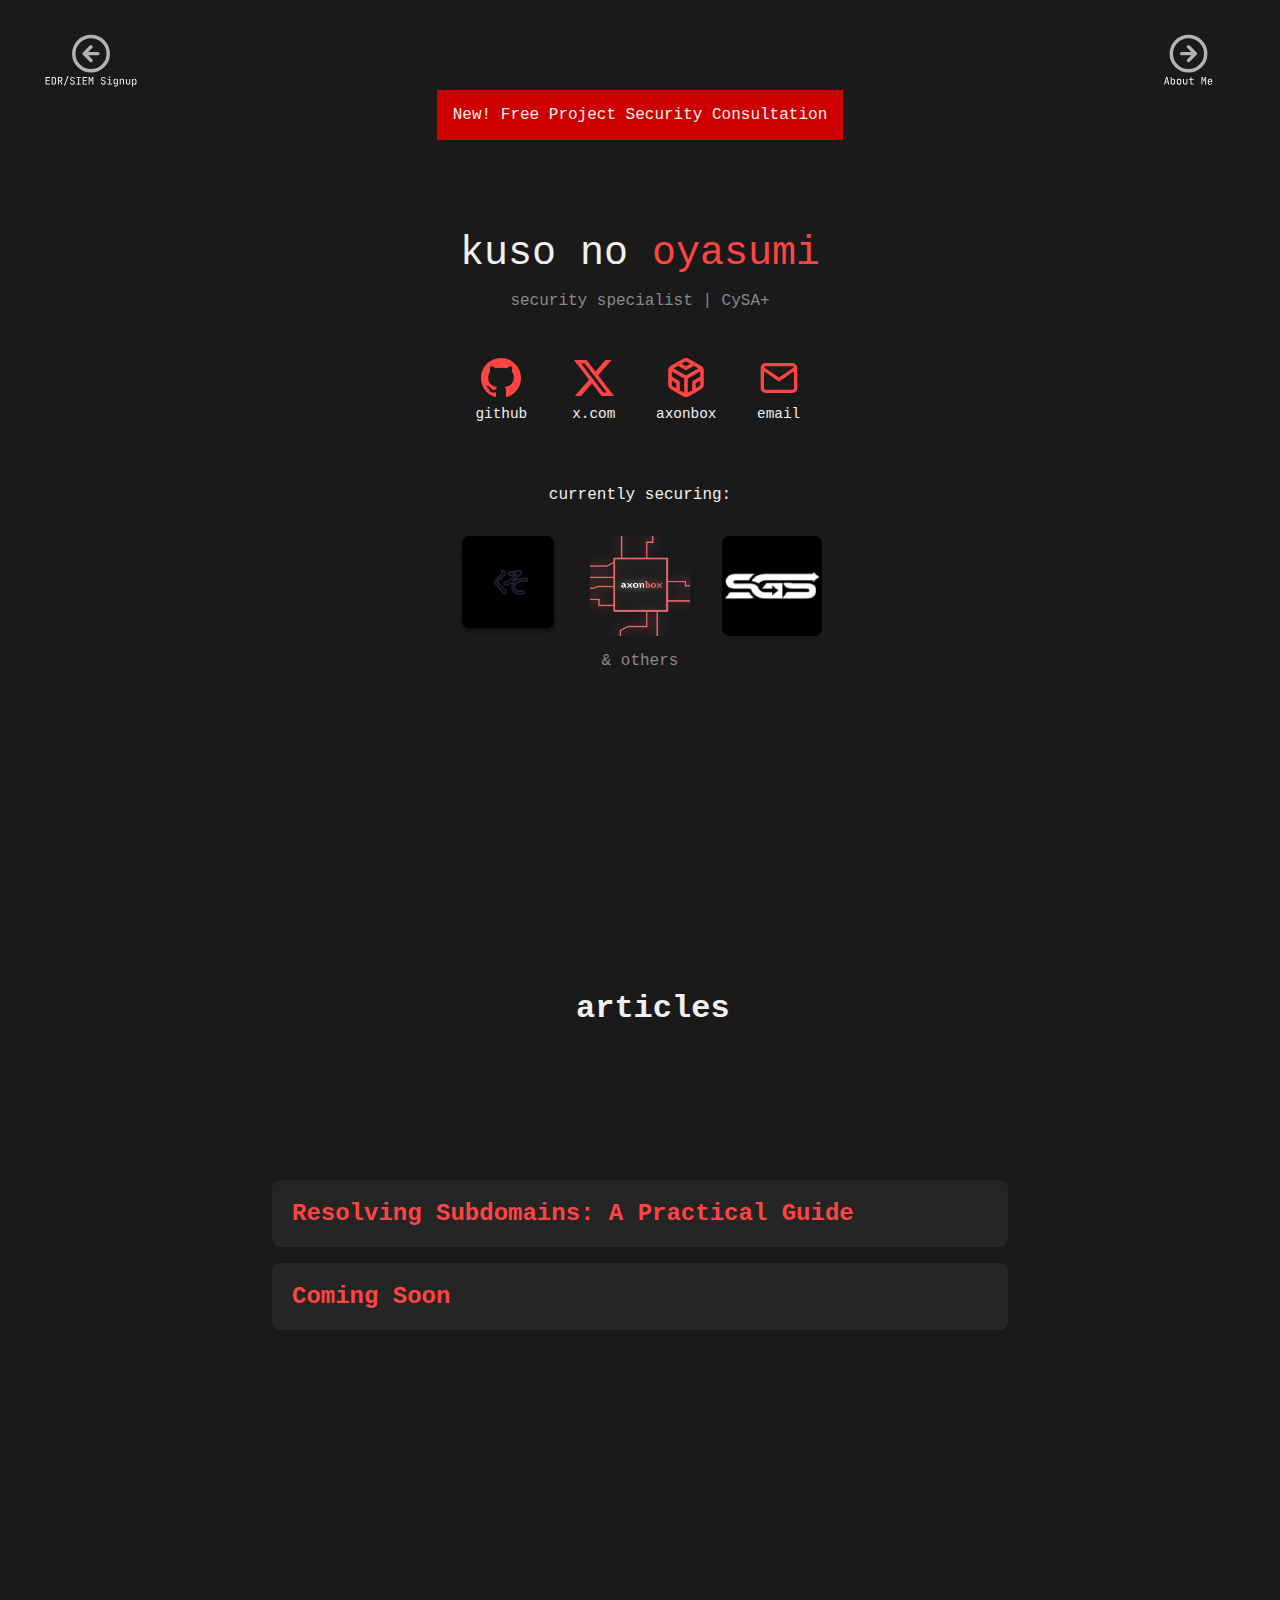
==== commit 3cde450e: "unified navigation styling" ====
--- a/index.html
+++ b/index.html
@@ -17,14 +17,14 @@
 </head>
 <body>
     <section id="intro">
-        <a href="/siem.html" class="back-button">
+        <a href="/siem.html" class="siem-button">
             <svg width="108" height="55" viewBox="0 0 108 64" fill="none" xmlns="http://www.w3.org/2000/svg">
                 <path d="M54 16L46 24M46 24L54 32M46 24H62M74 24C74 35.0457 65.0457 44 54 44C42.9543 44 34 35.0457 34 24C34 12.9543 42.9543 4 54 4C65.0457 4 74 12.9543 74 24Z" stroke="#B3B3B3" stroke-width="4" stroke-linecap="round" stroke-linejoin="round"/>
                 <path d="M1.2 60V51.24H6.24V52.224H2.268V54.936H5.82V55.908H2.268V59.016H6.24V60H1.2ZM8.29931 60V51.24H10.5673C11.1353 51.24 11.6233 51.348 12.0313 51.564C12.4473 51.78 12.7673 52.084 12.9913 52.476C13.2233 52.868 13.3393 53.332 13.3393 53.868V57.36C13.3393 57.896 13.2233 58.364 12.9913 58.764C12.7673 59.156 12.4473 59.46 12.0313 59.676C11.6233 59.892 11.1353 60 10.5673 60H8.29931ZM9.37931 59.04H10.5673C11.0953 59.04 11.5073 58.892 11.8033 58.596C12.1073 58.3 12.2593 57.888 12.2593 57.36V53.868C12.2593 53.348 12.1073 52.94 11.8033 52.644C11.5073 52.348 11.0953 52.2 10.5673 52.2H9.37931V59.04ZM15.4946 60V51.24H18.2066C18.7266 51.24 19.1826 51.348 19.5746 51.564C19.9666 51.772 20.2706 52.064 20.4866 52.44C20.7026 52.816 20.8106 53.256 20.8106 53.76C20.8106 54.352 20.6546 54.86 20.3426 55.284C20.0386 55.708 19.6226 56 19.0946 56.16L20.9306 60H19.6586L17.9786 56.28H16.5746V60H15.4946ZM16.5746 55.308H18.2066C18.6546 55.308 19.0146 55.168 19.2866 54.888C19.5586 54.6 19.6946 54.224 19.6946 53.76C19.6946 53.288 19.5586 52.912 19.2866 52.632C19.0146 52.352 18.6546 52.212 18.2066 52.212H16.5746V55.308ZM22.4859 61.32L26.7459 50.04H27.8859L23.6259 61.32H22.4859ZM32.4293 60.12C31.8533 60.12 31.3573 60.024 30.9413 59.832C30.5333 59.64 30.2173 59.364 29.9933 59.004C29.7693 58.644 29.6533 58.216 29.6453 57.72H30.7253C30.7253 58.16 30.8733 58.508 31.1693 58.764C31.4733 59.02 31.8933 59.148 32.4293 59.148C32.9333 59.148 33.3253 59.024 33.6053 58.776C33.8933 58.528 34.0373 58.184 34.0373 57.744C34.0373 57.392 33.9413 57.084 33.7493 56.82C33.5653 56.556 33.2973 56.372 32.9453 56.268L31.7573 55.896C31.1573 55.712 30.6933 55.404 30.3652 54.972C30.0453 54.54 29.8853 54.032 29.8853 53.448C29.8853 52.976 29.9893 52.568 30.1973 52.224C30.4133 51.872 30.7133 51.6 31.0973 51.408C31.4813 51.208 31.9333 51.108 32.4533 51.108C33.2213 51.108 33.8373 51.324 34.3013 51.756C34.7653 52.18 35.0013 52.748 35.0093 53.46H33.9293C33.9293 53.028 33.7973 52.692 33.5333 52.452C33.2773 52.204 32.9133 52.08 32.4413 52.08C31.9773 52.08 31.6133 52.192 31.3493 52.416C31.0933 52.64 30.9653 52.952 30.9653 53.352C30.9653 53.712 31.0613 54.024 31.2533 54.288C31.4453 54.552 31.7213 54.74 32.0813 54.852L33.2813 55.236C33.8653 55.42 34.3173 55.732 34.6373 56.172C34.9573 56.612 35.1172 57.128 35.1172 57.72C35.1172 58.2 35.0052 58.62 34.7812 58.98C34.5573 59.34 34.2413 59.62 33.8333 59.82C33.4333 60.02 32.9653 60.12 32.4293 60.12ZM37.2366 60V59.016H39.0246V52.224H37.2366V51.24H41.9166V52.224H40.1286V59.016H41.9166V60H37.2366ZM44.3719 60V51.24H49.4119V52.224H45.4399V54.936H48.9919V55.908H45.4399V59.016H49.4119V60H44.3719ZM51.2792 60V51.24H52.6952L53.6072 54.072C53.6952 54.328 53.7752 54.584 53.8472 54.84C53.9192 55.088 53.9712 55.28 54.0032 55.416C54.0432 55.28 54.0952 55.088 54.1592 54.84C54.2232 54.584 54.2952 54.324 54.3752 54.06L55.2392 51.24H56.6552V60H55.5992V56.82C55.5992 56.468 55.6112 56.068 55.6352 55.62C55.6592 55.172 55.6912 54.716 55.7312 54.252C55.7712 53.78 55.8112 53.332 55.8512 52.908C55.8992 52.476 55.9392 52.1 55.9712 51.78L54.5552 56.16H53.4152L51.9872 51.78C52.0272 52.092 52.0672 52.456 52.1072 52.872C52.1472 53.28 52.1832 53.716 52.2152 54.18C52.2472 54.636 52.2752 55.092 52.2992 55.548C52.3232 56.004 52.3352 56.428 52.3352 56.82V60H51.2792ZM68.4058 60.12C67.8298 60.12 67.3338 60.024 66.9178 59.832C66.5098 59.64 66.1938 59.364 65.9698 59.004C65.7458 58.644 65.6298 58.216 65.6218 57.72H66.7018C66.7018 58.16 66.8498 58.508 67.1458 58.764C67.4498 59.02 67.8698 59.148 68.4058 59.148C68.9098 59.148 69.3018 59.024 69.5818 58.776C69.8698 58.528 70.0138 58.184 70.0138 57.744C70.0138 57.392 69.9178 57.084 69.7258 56.82C69.5418 56.556 69.2738 56.372 68.9218 56.268L67.7338 55.896C67.1338 55.712 66.6698 55.404 66.3418 54.972C66.0218 54.54 65.8618 54.032 65.8618 53.448C65.8618 52.976 65.9658 52.568 66.1738 52.224C66.3898 51.872 66.6898 51.6 67.0738 51.408C67.4578 51.208 67.9098 51.108 68.4298 51.108C69.1978 51.108 69.8138 51.324 70.2778 51.756C70.7418 52.18 70.9778 52.748 70.9858 53.46H69.9058C69.9058 53.028 69.7738 52.692 69.5098 52.452C69.2538 52.204 68.8898 52.08 68.4178 52.08C67.9538 52.08 67.5898 52.192 67.3258 52.416C67.0698 52.64 66.9418 52.952 66.9418 53.352C66.9418 53.712 67.0378 54.024 67.2298 54.288C67.4218 54.552 67.6978 54.74 68.0578 54.852L69.2578 55.236C69.8418 55.42 70.2938 55.732 70.6138 56.172C70.9338 56.612 71.0938 57.128 71.0938 57.72C71.0938 58.2 70.9818 58.62 70.7578 58.98C70.5338 59.34 70.2178 59.62 69.8098 59.82C69.4098 60.02 68.9418 60.12 68.4058 60.12ZM72.9731 60V59.016H75.3131V54.384H73.2731V53.4H76.3931V59.016H78.6131V60H72.9731ZM75.7331 52.212C75.4691 52.212 75.2611 52.144 75.1091 52.008C74.9571 51.872 74.8811 51.688 74.8811 51.456C74.8811 51.216 74.9571 51.028 75.1091 50.892C75.2611 50.748 75.4691 50.676 75.7331 50.676C75.9971 50.676 76.2051 50.748 76.3571 50.892C76.5091 51.028 76.5851 51.216 76.5851 51.456C76.5851 51.688 76.5091 51.872 76.3571 52.008C76.2051 52.144 75.9971 52.212 75.7331 52.212ZM81.0804 62.16V61.176H83.1804C83.5164 61.176 83.7604 61.1 83.9124 60.948C84.0724 60.796 84.1524 60.56 84.1524 60.24V59.4L84.1764 58.2H83.9604L84.1644 58.02C84.1644 58.5 84.0044 58.88 83.6844 59.16C83.3644 59.44 82.9364 59.58 82.4004 59.58C81.7204 59.58 81.1844 59.36 80.7924 58.92C80.4004 58.472 80.2044 57.872 80.2044 57.12V55.728C80.2044 54.976 80.4004 54.38 80.7924 53.94C81.1844 53.5 81.7204 53.28 82.4004 53.28C82.9364 53.28 83.3644 53.42 83.6844 53.7C84.0044 53.98 84.1644 54.36 84.1644 54.84L83.9604 54.66H84.1644V53.4H85.2324V60.24C85.2324 60.832 85.0484 61.3 84.6804 61.644C84.3204 61.988 83.8164 62.16 83.1684 62.16H81.0804ZM82.7244 58.644C83.1724 58.644 83.5244 58.504 83.7804 58.224C84.0364 57.944 84.1644 57.556 84.1644 57.06V55.8C84.1644 55.304 84.0364 54.916 83.7804 54.636C83.5244 54.356 83.1724 54.216 82.7244 54.216C82.2684 54.216 81.9124 54.352 81.6564 54.624C81.4084 54.896 81.2844 55.288 81.2844 55.8V57.06C81.2844 57.572 81.4084 57.964 81.6564 58.236C81.9124 58.508 82.2684 58.644 82.7244 58.644ZM87.4478 60V53.4H88.5278V54.66H88.7558L88.5278 54.912C88.5278 54.392 88.6838 53.992 88.9958 53.712C89.3078 53.424 89.7398 53.28 90.2918 53.28C90.9558 53.28 91.4838 53.484 91.8758 53.892C92.2678 54.3 92.4638 54.856 92.4638 55.56V60H91.3838V55.68C91.3838 55.208 91.2558 54.848 90.9998 54.6C90.7518 54.344 90.4118 54.216 89.9798 54.216C89.5318 54.216 89.1758 54.352 88.9118 54.624C88.6558 54.896 88.5278 55.288 88.5278 55.8V60H87.4478ZM97.1271 60.12C96.3671 60.12 95.7591 59.896 95.3031 59.448C94.8471 58.992 94.6191 58.376 94.6191 57.6V53.4H95.6991V57.6C95.6991 58.096 95.8271 58.484 96.0831 58.764C96.3391 59.036 96.6871 59.172 97.1271 59.172C97.5751 59.172 97.9271 59.036 98.1831 58.764C98.4471 58.484 98.5791 58.096 98.5791 57.6V53.4H99.6591V57.6C99.6591 58.376 99.4271 58.992 98.9631 59.448C98.4991 59.896 97.8871 60.12 97.1271 60.12ZM101.838 62.16V53.4H102.918V54.66H103.134L102.918 54.912C102.918 54.408 103.082 54.012 103.41 53.724C103.746 53.428 104.186 53.28 104.73 53.28C105.394 53.28 105.922 53.5 106.314 53.94C106.714 54.372 106.914 54.968 106.914 55.728V57.66C106.914 58.164 106.822 58.6 106.638 58.968C106.462 59.336 106.21 59.62 105.882 59.82C105.562 60.02 105.178 60.12 104.73 60.12C104.194 60.12 103.758 59.972 103.422 59.676C103.086 59.38 102.918 58.984 102.918 58.488L103.134 58.74H102.894L102.918 60.24V62.16H101.838ZM104.37 59.184C104.826 59.184 105.182 59.048 105.438 58.776C105.702 58.504 105.834 58.112 105.834 57.6V55.8C105.834 55.288 105.702 54.896 105.438 54.624C105.182 54.352 104.826 54.216 104.37 54.216C103.93 54.216 103.578 54.356 103.314 54.636C103.05 54.916 102.918 55.304 102.918 55.8V57.6C102.918 58.096 103.05 58.484 103.314 58.764C103.578 59.044 103.93 59.184 104.37 59.184Z" fill="white"/>
                 </svg>                
         </a>
-        <a href="/aboutme.html" class="download-cv">
-            <svg width="58" height="55" viewBox="0 0 58 64" fill="none" xmlns="http://www.w3.org/2000/svg">
+        <a href="/aboutme.html" class="aboutme-button">
+            <svg width="108" height="55" viewBox="0 0 108 64" fill="none" xmlns="http://www.w3.org/2000/svg">
                 <path d="M29 32L37 24M37 24L29 16M37 24H21M49 24C49 35.0457 40.0457 44 29 44C17.9543 44 9 35.0457 9 24C9 12.9543 17.9543 4 29 4C40.0457 4 49 12.9543 49 24Z" stroke="#B3B3B3" stroke-width="4" stroke-linecap="round" stroke-linejoin="round"/>
                 <path d="M0.6 60L2.88 51.24H4.332L6.6 60H5.508L4.932 57.672H2.28L1.704 60H0.6ZM2.496 56.76H4.704L4.032 54.06C3.904 53.548 3.804 53.12 3.732 52.776C3.66 52.432 3.616 52.208 3.6 52.104C3.584 52.208 3.54 52.432 3.468 52.776C3.396 53.12 3.296 53.544 3.168 54.048L2.496 56.76ZM11.1793 60.12C10.6353 60.12 10.1993 59.976 9.87131 59.688C9.54331 59.392 9.37931 58.992 9.37931 58.488L9.59531 58.74H9.37931V60H8.29931V51.24H9.37931V53.16L9.35531 54.66H9.59531L9.37931 54.912C9.37931 54.416 9.54331 54.02 9.87131 53.724C10.2073 53.428 10.6433 53.28 11.1793 53.28C11.8433 53.28 12.3753 53.5 12.7753 53.94C13.1753 54.38 13.3753 54.98 13.3753 55.74V57.672C13.3753 58.424 13.1753 59.02 12.7753 59.46C12.3753 59.9 11.8433 60.12 11.1793 60.12ZM10.8193 59.184C11.2753 59.184 11.6353 59.048 11.8993 58.776C12.1633 58.504 12.2953 58.112 12.2953 57.6V55.8C12.2953 55.288 12.1633 54.896 11.8993 54.624C11.6353 54.352 11.2753 54.216 10.8193 54.216C10.3793 54.216 10.0273 54.356 9.76331 54.636C9.50731 54.916 9.37931 55.304 9.37931 55.8V57.6C9.37931 58.096 9.50731 58.484 9.76331 58.764C10.0273 59.044 10.3793 59.184 10.8193 59.184ZM17.9906 60.096C17.4626 60.096 17.0066 59.996 16.6226 59.796C16.2386 59.596 15.9386 59.308 15.7226 58.932C15.5146 58.548 15.4106 58.096 15.4106 57.576V55.824C15.4106 55.296 15.5146 54.844 15.7226 54.468C15.9386 54.092 16.2386 53.804 16.6226 53.604C17.0066 53.404 17.4626 53.304 17.9906 53.304C18.5186 53.304 18.9746 53.404 19.3586 53.604C19.7426 53.804 20.0386 54.092 20.2466 54.468C20.4626 54.844 20.5706 55.292 20.5706 55.812V57.576C20.5706 58.096 20.4626 58.548 20.2466 58.932C20.0386 59.308 19.7426 59.596 19.3586 59.796C18.9746 59.996 18.5186 60.096 17.9906 60.096ZM17.9906 59.136C18.4626 59.136 18.8306 59.004 19.0946 58.74C19.3586 58.476 19.4906 58.088 19.4906 57.576V55.824C19.4906 55.312 19.3586 54.924 19.0946 54.66C18.8306 54.396 18.4626 54.264 17.9906 54.264C17.5266 54.264 17.1586 54.396 16.8866 54.66C16.6226 54.924 16.4906 55.312 16.4906 55.824V57.576C16.4906 58.088 16.6226 58.476 16.8866 58.74C17.1586 59.004 17.5266 59.136 17.9906 59.136ZM25.1739 60.12C24.4139 60.12 23.8059 59.896 23.3499 59.448C22.8939 58.992 22.6659 58.376 22.6659 57.6V53.4H23.7459V57.6C23.7459 58.096 23.8739 58.484 24.1299 58.764C24.3859 59.036 24.7339 59.172 25.1739 59.172C25.6219 59.172 25.9739 59.036 26.2299 58.764C26.4939 58.484 26.6259 58.096 26.6259 57.6V53.4H27.7059V57.6C27.7059 58.376 27.4739 58.992 27.0099 59.448C26.5459 59.896 25.9339 60.12 25.1739 60.12ZM33.1013 60C32.5333 60 32.0893 59.848 31.7693 59.544C31.4573 59.24 31.3013 58.812 31.3013 58.26V54.384H29.4413V53.4H31.3013V51.54H32.3813V53.4H35.0213V54.384H32.3813V58.26C32.3813 58.764 32.6213 59.016 33.1013 59.016H34.9013V60H33.1013ZM44.0839 60V51.24H45.4999L46.4119 54.072C46.4999 54.328 46.5799 54.584 46.6519 54.84C46.7239 55.088 46.7759 55.28 46.8079 55.416C46.8479 55.28 46.8999 55.088 46.9639 54.84C47.0279 54.584 47.0999 54.324 47.1799 54.06L48.0439 51.24H49.4599V60H48.4039V56.82C48.4039 56.468 48.4159 56.068 48.4399 55.62C48.4639 55.172 48.4959 54.716 48.5359 54.252C48.5759 53.78 48.6159 53.332 48.6559 52.908C48.7039 52.476 48.7439 52.1 48.7759 51.78L47.3599 56.16H46.2199L44.7919 51.78C44.8319 52.092 44.8719 52.456 44.9119 52.872C44.9519 53.28 44.9879 53.716 45.0199 54.18C45.0519 54.636 45.0799 55.092 45.1039 55.548C45.1279 56.004 45.1399 56.428 45.1399 56.82V60H44.0839ZM53.9672 60.12C53.4472 60.12 52.9912 60.016 52.5992 59.808C52.2152 59.6 51.9152 59.308 51.6992 58.932C51.4912 58.548 51.3872 58.104 51.3872 57.6V55.8C51.3872 55.288 51.4912 54.844 51.6992 54.468C51.9152 54.092 52.2152 53.8 52.5992 53.592C52.9912 53.384 53.4472 53.28 53.9672 53.28C54.4872 53.28 54.9392 53.384 55.3232 53.592C55.7152 53.8 56.0152 54.092 56.2232 54.468C56.4392 54.844 56.5472 55.288 56.5472 55.8V56.964H52.4432V57.6C52.4432 58.12 52.5752 58.52 52.8392 58.8C53.1032 59.072 53.4792 59.208 53.9672 59.208C54.3832 59.208 54.7192 59.136 54.9752 58.992C55.2312 58.84 55.3872 58.616 55.4432 58.32H56.5232C56.4512 58.872 56.1792 59.312 55.7072 59.64C55.2432 59.96 54.6632 60.12 53.9672 60.12ZM55.4912 56.244V55.8C55.4912 55.28 55.3592 54.88 55.0952 54.6C54.8392 54.32 54.4632 54.18 53.9672 54.18C53.4792 54.18 53.1032 54.32 52.8392 54.6C52.5752 54.88 52.4432 55.28 52.4432 55.8V56.148H55.5752L55.4912 56.244Z" fill="white"/>
                 </svg>                
--- a/styles.css
+++ b/styles.css
@@ -31,21 +31,21 @@
   }
   
   /* Navigation Styles */
-  .back-button {
+  .siem-button {
     position: fixed;
-    top: 20px;
-    left: 20px;
+    top: 33px;
+    left: 37px;
     color: white;
     text-decoration: none;
     font-size: 1.5rem;
     z-index: 100;
   }
   
-  .download-cv {
+  .aboutme-button {
     position: fixed;
-    top: 20px;
-    right: 20px;
-    background-color: #1a1a1a;
+    top: 25px;
+    right: 0px;
+    background-color: none;
     color: white;
     text-decoration: none;
     padding: 8px 16px;
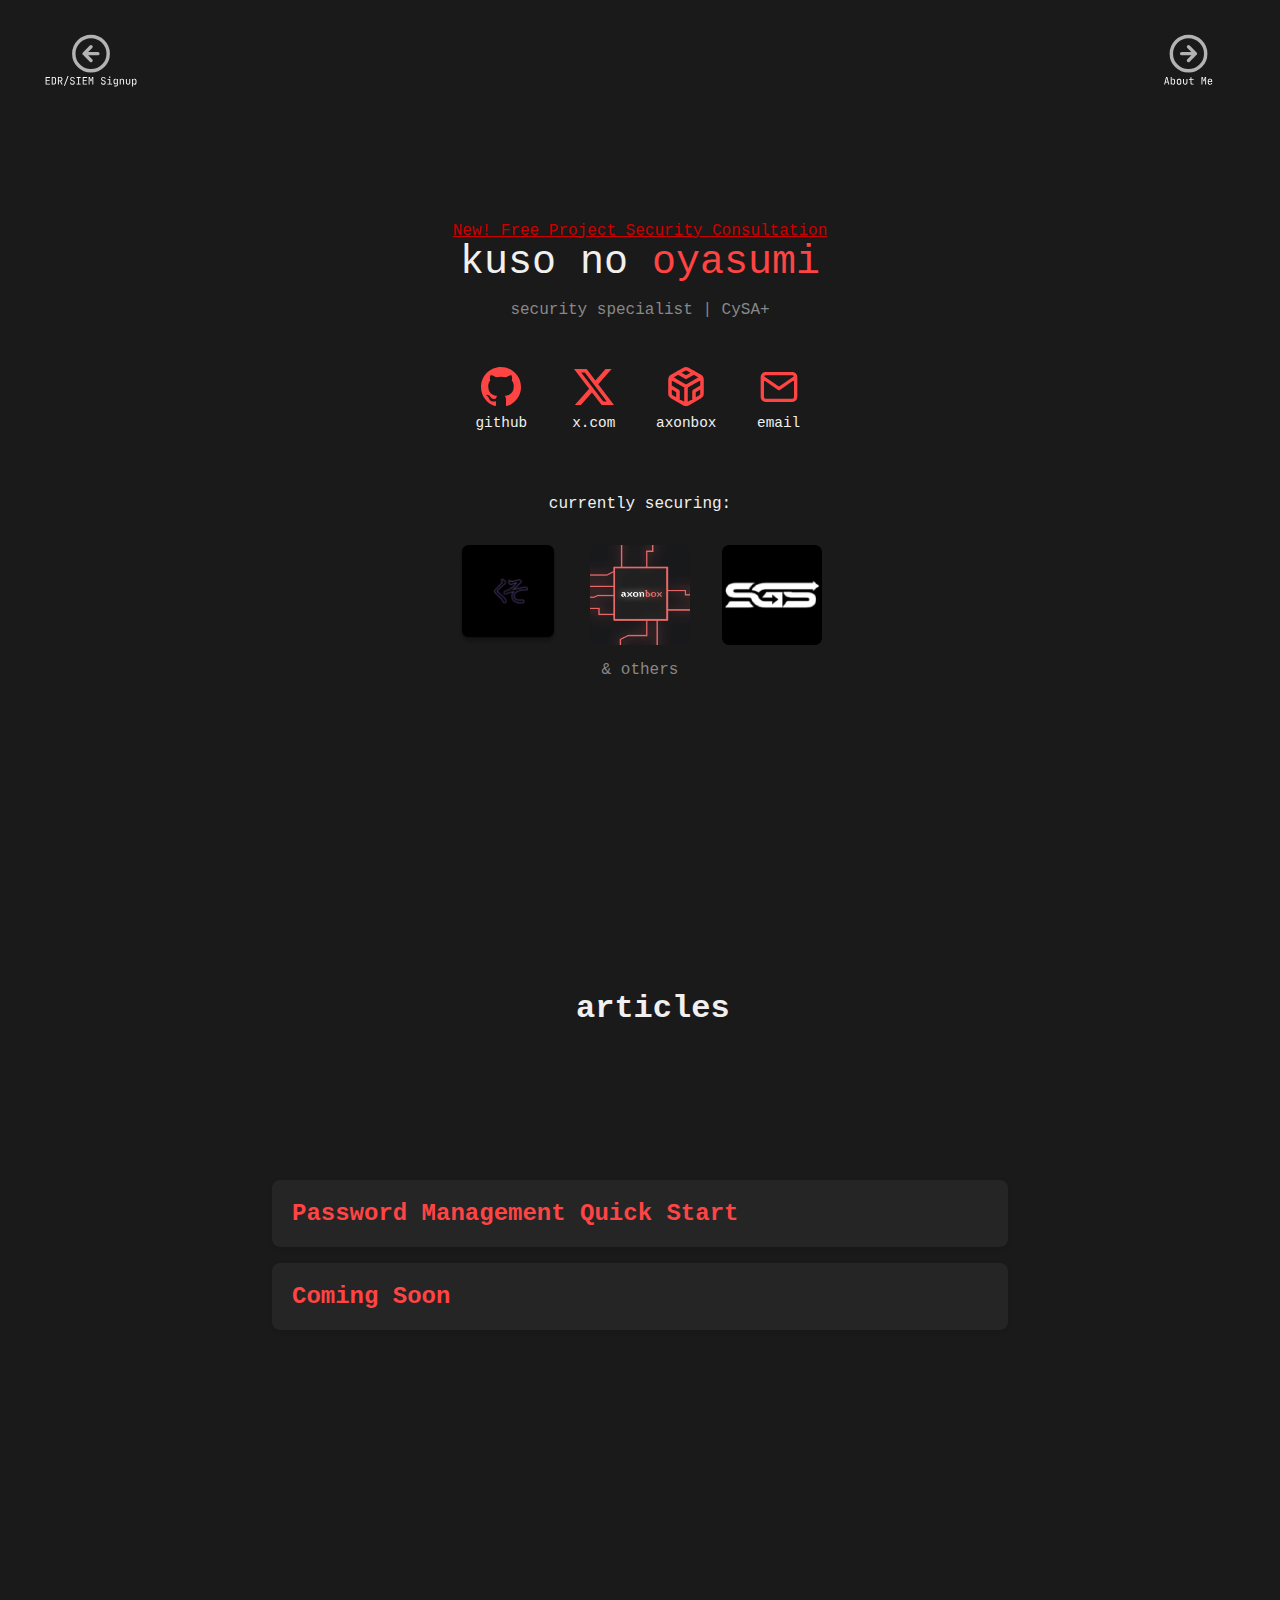
==== commit 708ad8ef: "update article title" ====
--- a/index.html
+++ b/index.html
@@ -72,8 +72,8 @@
     <main id="blog">
       <h1 id="blogtitle">articles</h1>
       <div class="blog-post" onclick="toggleExpand(this)">
-          <h2>Resolving Subdomains: A Practical Guide</h2>
-          <p>A lot of people are wasting time when it comes to finding out which subdomains are alive, I've seen and used a lot of different methods checking which subdomains are alive, most recently i was using Project Discovery's httpx to determine which subdomains have content, this method was effective but was not conducive to scripting and i felt it could be improved. The following following is a quick guide on effective subdomain resolution</p>
+          <h2>Password Management Quick Start</h2>
+          <p>Password management is a complex topic with lots of nuance, especially with the recent changes to recommended password procedures. In this article I intend to inform readers of the best method of ensuring your passwords are safe as well as a contingency plan incase your passwords are included in a breach that is outside of your control.</p>
           <a href="/articles/A001.html" class="full-article" onclick="event.stopPropagation()">Full Article →</a>
       </div>
       <div class="blog-post" onclick="toggleExpand(this)">
--- a/styles.css
+++ b/styles.css
@@ -27,7 +27,7 @@
     background-color: var(--bg);
     color: var(--front);
     font-family: 'JetBrains Mono', monospace;
-    min-height: 100vh;
+    min-height: 200vh;
   }
   
   /* Navigation Styles */
@@ -83,21 +83,16 @@
     background-color: #333;
   }
   
-  .link-at-top {
-    display: block;
-    background-color: #cc0000;
-    color: #f0f0f0;
-    text-decoration: none;
-    padding: 1rem;
-    text-align: center;
-    font-family: 'Mono', monospace;
-    transition: background-color 0.2s ease;
-    position: absolute;
-    top: 5%;
+.link-at-top {
+    color: #cc0000;
 }
 
 .link-at-top:hover {
-    background-color: #a80000;
+    color: #ff4444;
+}
+
+.link-at-top:visited {
+    color: #cc0000;
 }
   
   /* Intro Section */
@@ -272,11 +267,6 @@
     color: var(--accent);
   }
   
-  /* Accessibility */
-  a:focus {
-    outline: 2px solid var(--accent);
-  }
-  
   /* Responsive Adjustments */
   @media (max-width: 600px) {
     #social-links {
@@ -292,4 +282,4 @@
       height: 80px;
     }
   }
-  +  
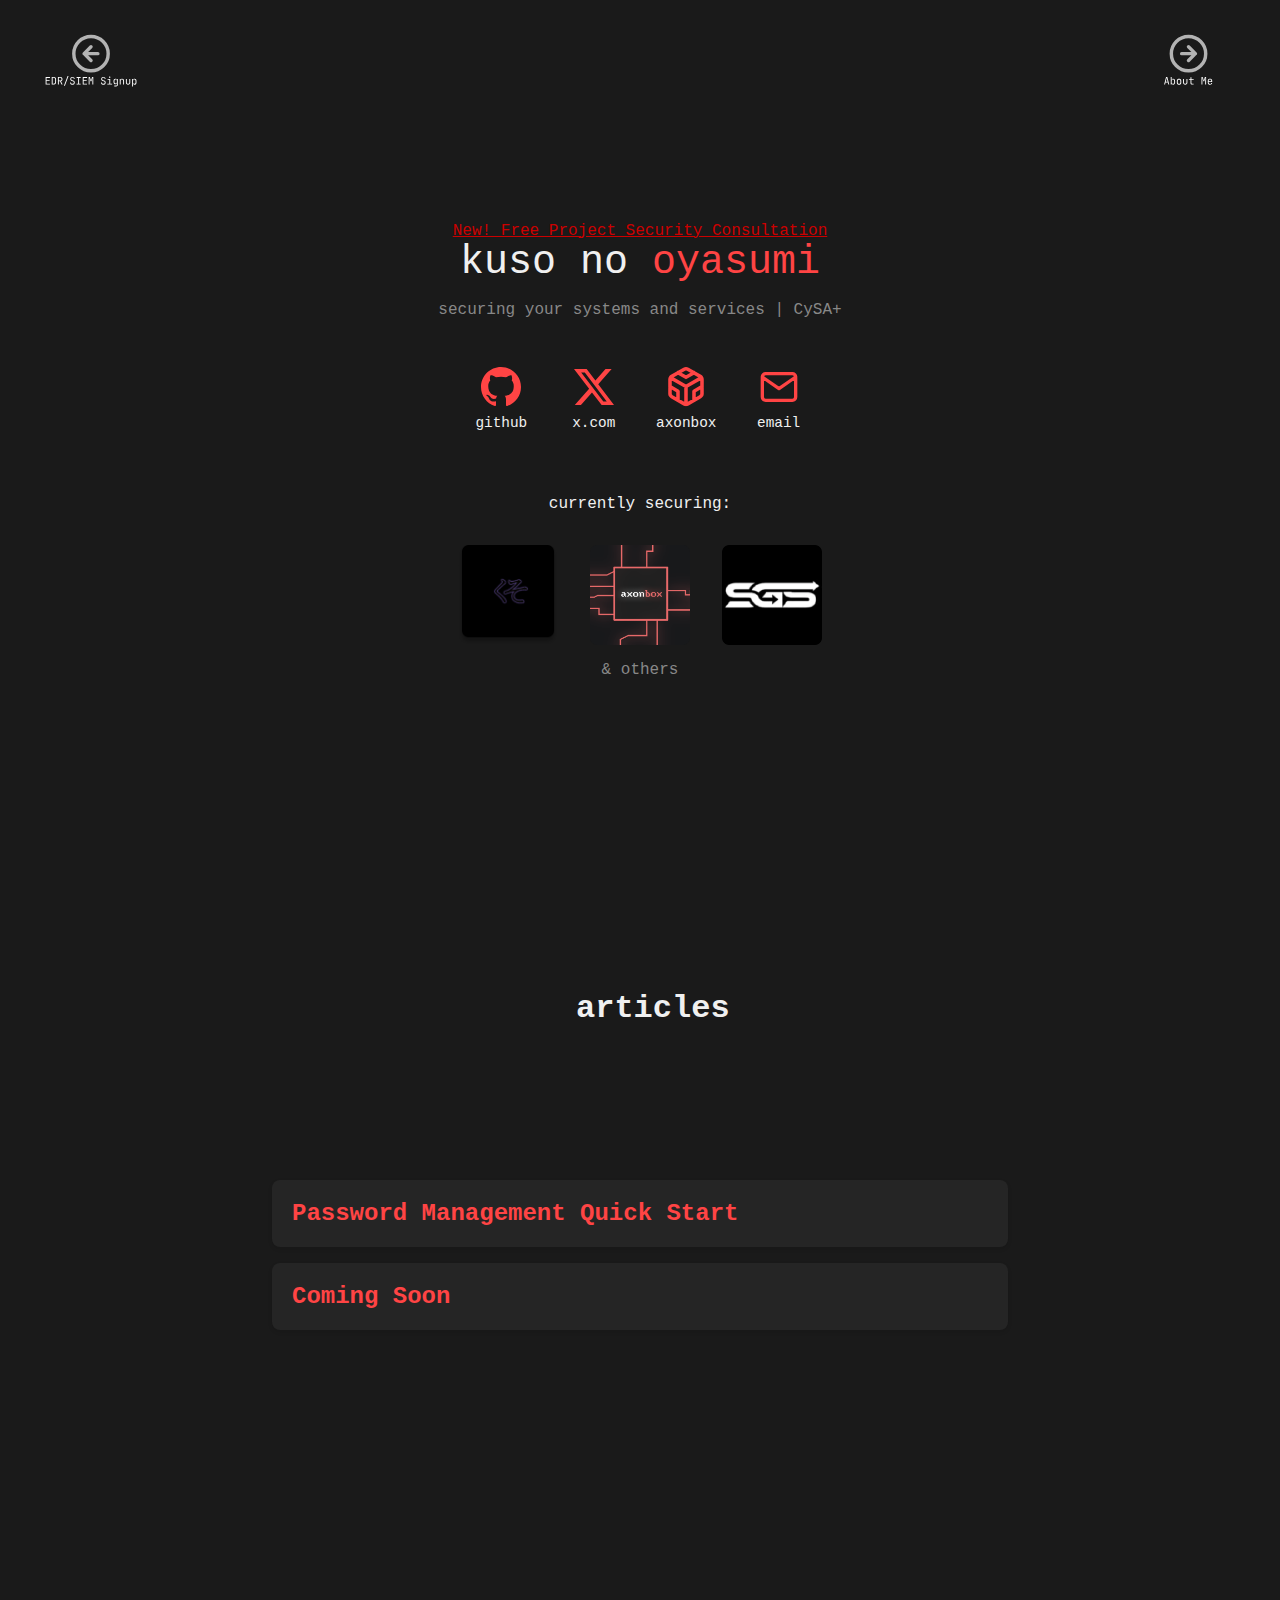
==== commit 50ed27a6: "word changes, aboutme and main page" ====
--- a/index.html
+++ b/index.html
@@ -31,7 +31,7 @@
         </a>
         <a href="https://calendly.com/oyasumi-hackerforhire/30min" class="link-at-top">New! Free Project Security Consultation</a>
         <h1 id="title">kuso no <span class="highlight">oyasumi</span></h1>
-        <p id="subtitle">security specialist | CySA+</p>
+        <p id="subtitle">securing your systems and services | CySA+</p>
 
         <div id="social-links">
             <a href="https://github.com/kusonooyasumi" class="social-item" target="_blank">
